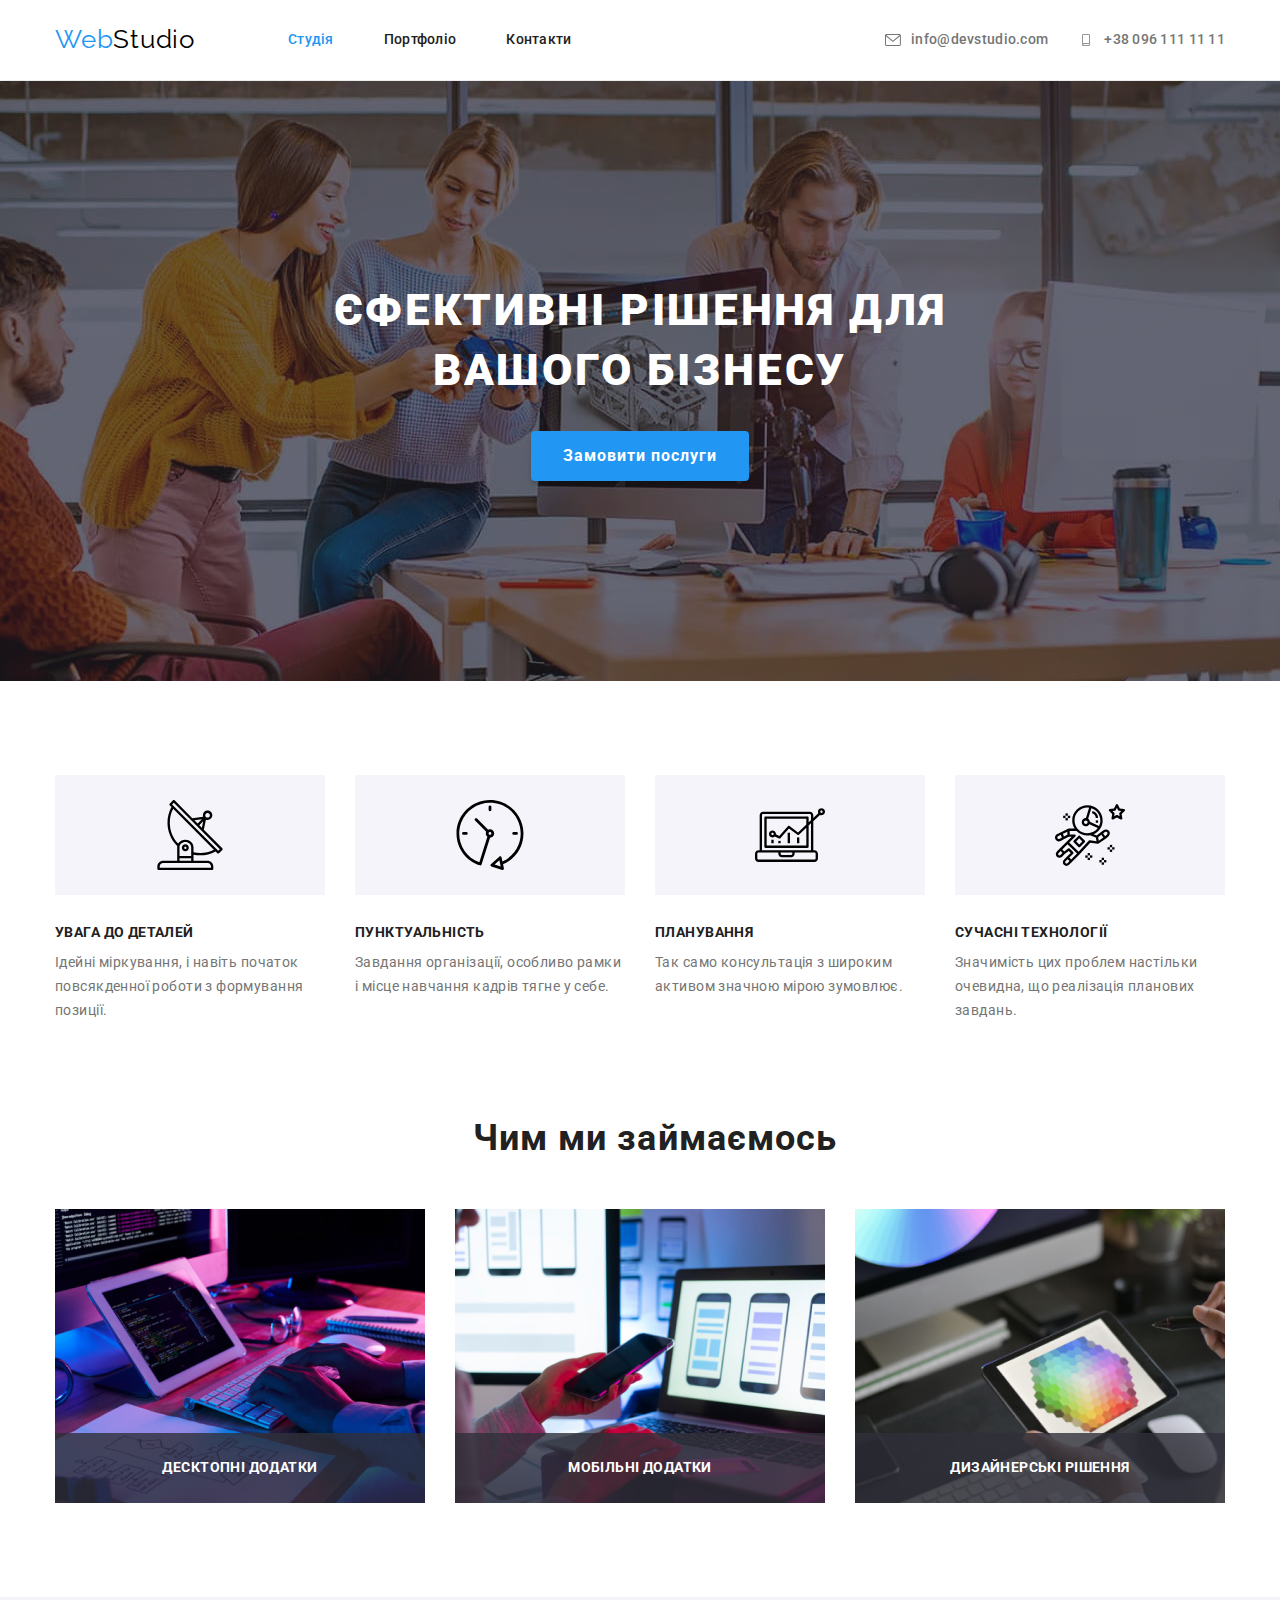
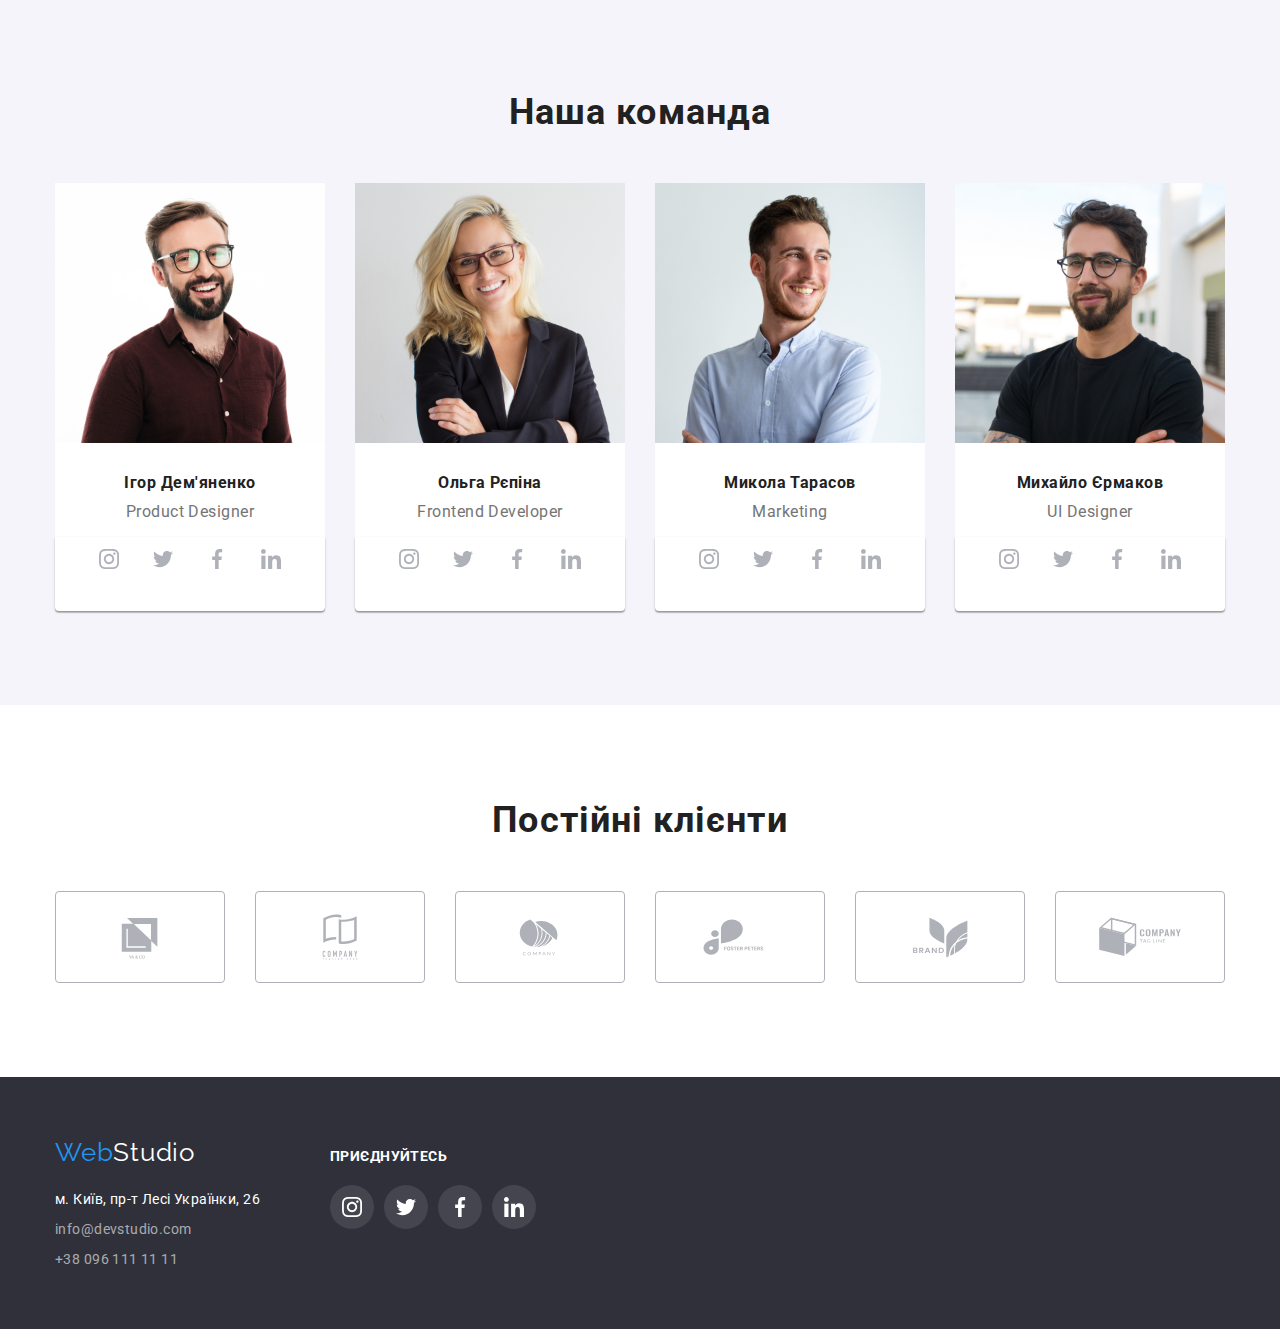
==== index.html @ ba71e394 "add possition relative and absolute" ====
<!DOCTYPE html>
<html lang="en">
  <head>
    <meta charset="UTF-8" />
    <meta http-equiv="X-UA-Compatible" content="IE=edge" />
    <meta name="viewport" content="width=device-width, initial-scale=1.0" />
    <title>Document</title>
    <link
      href="https://fonts.googleapis.com/css2?family=Raleway:wght@700&family=Roboto:wght@400;500;700;900&display=swap"
      rel="stylesheet"
    />
    <link
      rel="stylesheet"
      href="https://cdn.jsdelivr.net/npm/modern-normalize@1.1.0/modern-normalize.min.css"
    />
    <link rel="stylesheet" href="./css/styles.css" />
  </head>
  <body>
    <!-- Шапка -->
    <header class="site-top underline">
      <div class="container flex">
        <a href="./index.html" class="site-top-logo" lang="en"
          ><span class="site-top-name">Web</span>Studio</a
        >
        <nav class="main-nav">
          <ul class="site-top-dots">
            <li class="item">
              <a class="site-top-link current" href="./index.html">Студія</a>
            </li>
            <li class="item">
              <a class="site-top-link" href="./portfolio.html">Портфоліо</a>
            </li>
            <li class="item">
              <a class="site-top-link" href="/">Контакти</a>
            </li>
          </ul>
        </nav>
        <ul class="site-top-dots">
          <li class="item-adress">
            <a class="site-top-email" href="mailto:info@devstudio.com"
              ><svg class="nav-img" width="16" height="12">
                <use href="./img/sprite.svg#envelope"></use></svg
              >info@devstudio.com</a
            >
          </li>
          <li class="item">
            <a class="site-top-tel" href="tel:+380961111111"
              ><svg class="nav-img" width="16" height="12">
                <use href="./img/sprite.svg#smartphone"></use></svg
              >+38 096 111 11 11</a
            >
          </li>
        </ul>
      </div>
    </header>

    <!-- Інформація з замовлення послуг -->
    <main>
      <section class="hero">
        <div class="container">
          <h1 class="hero-text">Єфективні рішення для вашого бізнесу</h1>
          <button class="hero-btn" type="button" name="Замовити послуги">Замовити послуги</button>
        </div>
      </section>

      <!-- Особливості -->
      <section class="spacials section">
        <div class="container">
          <ul class="spacials-dots section list">
            <li class="spacials-list">
              <div class="spacial-item">
                <svg width="70" height="70">
                  <use href="./img/sprite.svg#antenna"></use>
                </svg>
              </div>
              <h3 class="spacials-tittle">УВАГА ДО ДЕТАЛЕЙ</h3>
              <p class="spacials-text">
                Ідейні міркування, і навіть початок повсякденної роботи з формування позиції.
              </p>
            </li>
            <li class="spacials-list">
              <div class="spacial-item">
                <svg width="70" height="70">
                  <use href="./img/sprite.svg#clock"></use>
                </svg>
              </div>
              <h3 class="spacials-tittle">ПУНКТУАЛЬНІСТЬ</h3>
              <p class="spacials-text">
                Завдання організації, особливо рамки і місце навчання кадрів тягне у себе.
              </p>
            </li>
            <li class="spacials-list">
              <div class="spacial-item">
                <svg width="70" height="70">
                  <use href="./img/sprite.svg#diagram"></use>
                </svg>
              </div>
              <h3 class="spacials-tittle">ПЛАНУВАННЯ</h3>
              <p class="spacials-text">
                Так само консультація з широким активом значною мірою зумовлює.
              </p>
            </li>
            <li class="spacials-list">
              <div class="spacial-item">
                <svg width="70" height="70">
                  <use href="./img/sprite.svg#astronaut"></use>
                </svg>
              </div>
              <h3 class="spacials-tittle">СУЧАСНІ ТЕХНОЛОГІЇ</h3>
              <p class="spacials-text">
                Значимість цих проблем настільки очевидна, що реалізація планових завдань.
              </p>
            </li>
          </ul>
        </div>
      </section>

      <!-- Чим ми займаємось -->
      <section class="presentation section">
        <div class="container">
          <h2 class="presentation-tittle container">Чим ми займаємось</h2>
          <ul class="presentation-dots">
            <li class="presentation-list">
              <div class="relative">
                <img
                  class="picture"
                  src="./img/box1.jpg"
                  alt="написание кода"
                  width="370"
                  height="294"
                  class="presentation-pics"
                />
                <p class="subtitle">Десктопні додатки</p>
              </div>
            </li>
            <li class="presentation-list">
              <div class="relative">
                <img
                  class="picture"
                  src="./img/box2.jpg"
                  alt="написание кода"
                  width="370"
                  height="294"
                  class="presentation-pics"
                />
                <h3 class="subtitle">Мобільні додатки</h3>
              </div>
            </li>
            <li class="presentation-list">
              <div class="relative">
                <img
                  class="picture"
                  src="./img/box3.jpg"
                  alt="написание кода"
                  width="370"
                  height="294"
                  class="presentation-pics"
                />
                <p class="subtitle">Дизайнерські рішення</p>
              </div>
            </li>
          </ul>
        </div>
      </section>

      <!-- Наша команда -->
      <section class="team section">
        <h2 class="team-tittle container">Наша команда</h2>
        <ul class="team-dots container">
          <li class="team-list">
            <div class="team-area">
              <img
                src="./img/foto1.jpg"
                alt="Product Designer Ігор Дем'яненко"
                width="270"
                height="260"
              />
              <div class="team-area-footer">
                <h3 class="team-name">Ігор Дем'яненко</h3>
                <p class="team-job">Product Designer</p>
              </div>
              <ul class="list-link">
                <li class="social-box">
                  <a class="social-link" href="">
                    <svg class="social-icon" width="20" height="20">
                      <use href="./img/sprite.svg#instagram"></use>
                    </svg>
                  </a>
                </li>
                <li class="social-box">
                  <a class="social-link" href="">
                    <svg class="social-icon" width="20" height="20">
                      <use href="./img/sprite.svg#twitter"></use>
                    </svg>
                  </a>
                </li>
                <li class="social-box">
                  <a class="social-link" href="">
                    <svg class="social-icon" width="20" height="20">
                      <use href="./img/sprite.svg#facebook"></use>
                    </svg>
                  </a>
                </li>
                <li class="social-box">
                  <a class="social-link" href="">
                    <svg class="social-icon" width="20" height="20">
                      <use href="./img/sprite.svg#linkedin"></use>
                    </svg>
                  </a>
                </li>
              </ul>
            </div>
          </li>
          <li class="team-list">
            <div class="team-area">
              <img
                src="./img/foto2.jpg"
                alt="Frontend Developer Ольга Рєпіна"
                width="270"
                height="260"
              />
              <div class="team-area-footer">
                <h3 class="team-name">Ольга Рєпіна</h3>
                <p class="team-job">Frontend Developer</p>
              </div>
              <ul class="list-link">
                <li>
                  <a class="social-link" href="">
                    <svg class="social-icon" width="20" height="20">
                      <use href="./img/sprite.svg#instagram"></use>
                    </svg>
                  </a>
                </li>
                <li>
                  <a class="social-link" href="">
                    <svg class="social-icon" width="20" height="20">
                      <use href="./img/sprite.svg#twitter"></use>
                    </svg>
                  </a>
                </li>
                <li>
                  <a class="social-link" href="">
                    <svg class="social-icon" width="20" height="20">
                      <use href="./img/sprite.svg#facebook"></use>
                    </svg>
                  </a>
                </li>
                <li>
                  <a class="social-link" href="">
                    <svg class="social-icon" width="20" height="20">
                      <use href="./img/sprite.svg#linkedin"></use>
                    </svg>
                  </a>
                </li>
              </ul>
            </div>
          </li>
          <li class="team-list">
            <div class="team-area">
              <img src="./img/foto3.jpg" alt="Marketing Микола Тарасов" width="270" height="260" />
              <div class="team-area-footer">
                <h3 class="team-name">Микола Тарасов</h3>
                <p class="team-job">Marketing</p>
              </div>
              <ul class="list-link">
                <li>
                  <a class="social-link" href="">
                    <svg class="social-icon" width="20" height="20">
                      <use href="./img/sprite.svg#instagram"></use>
                    </svg>
                  </a>
                </li>
                <li>
                  <a class="social-link" href="">
                    <svg class="social-icon" width="20" height="20">
                      <use href="./img/sprite.svg#twitter"></use>
                    </svg>
                  </a>
                </li>
                <li>
                  <a class="social-link" href="">
                    <svg class="social-icon" width="20" height="20">
                      <use href="./img/sprite.svg#facebook"></use>
                    </svg>
                  </a>
                </li>
                <li>
                  <a class="social-link" href="">
                    <svg class="social-icon" width="20" height="20">
                      <use href="./img/sprite.svg#linkedin"></use>
                    </svg>
                  </a>
                </li>
              </ul>
            </div>
          </li>
          <li class="team-list">
            <div class="team-area">
              <img
                src="./img/foto4.jpg"
                alt="UI Designer Михайло Єрмаков"
                width="270"
                height="260"
              />
              <div class="team-area-footer">
                <h3 class="team-name">Михайло Єрмаков</h3>
                <p class="team-job">UI Designer</p>
              </div>
              <ul class="list-link">
                <li>
                  <a class="social-link" href="">
                    <svg class="social-icon" width="20" height="20">
                      <use href="./img/sprite.svg#instagram"></use>
                    </svg>
                  </a>
                </li>
                <li>
                  <a class="social-link" href="">
                    <svg class="social-icon" width="20" height="20">
                      <use href="./img/sprite.svg#twitter"></use>
                    </svg>
                  </a>
                </li>
                <li>
                  <a class="social-link" href="">
                    <svg class="social-icon" width="20" height="20">
                      <use href="./img/sprite.svg#facebook"></use>
                    </svg>
                  </a>
                </li>
                <li>
                  <a class="social-link" href="">
                    <svg class="social-icon" width="20" height="20">
                      <use href="./img/sprite.svg#linkedin"></use>
                    </svg>
                  </a>
                </li>
              </ul>
            </div>
          </li>
        </ul>
      </section>

      <!-- Постійні клієнти -->
      <section class="client section">
        <h2 class="client-tittle">Постійні клієнти</h2>
        <ul class="client-dots">
          <li class="client-list">
            <a class="client-item" href="#"
              ><svg class="client-icon" width="170" height="92">
                <use href="./img/sprite.svg#logo-one"></use></svg
            ></a>
          </li>
          <li class="client-list">
            <a class="client-item" href=""
              ><svg class="client-icon" width="170" height="92">
                <use href="./img/sprite.svg#logo-two"></use></svg
            ></a>
          </li>
          <li class="client-list">
            <a class="client-item" href=""
              ><svg class="client-icon" width="170" height="92">
                <use href="./img/sprite.svg#logo-three"></use></svg
            ></a>
          </li>
          <li class="client-list">
            <a class="client-item" href=""
              ><svg class="client-icon" width="170" height="92">
                <use href="./img/sprite.svg#logo-four"></use></svg
            ></a>
          </li>
          <li class="client-list">
            <a class="client-item" href=""
              ><svg class="client-icon" width="170" height="92">
                <use href="./img/sprite.svg#logo-five"></use></svg
            ></a>
          </li>
          <li class="client-list">
            <a class="client-item" href=""
              ><svg class="client-icon" width="170" height="92">
                <use href="./img/sprite.svg#logo-six"></use></svg
            ></a>
          </li>
        </ul>
      </section>
    </main>

    <!-- Підвал -->
    <footer class="footr">
      <div class="container footer-box">
        <div>
          <div class="footer-a">
            <a class="footr-logo" href="./index.html"><span class="footr-name">Web</span>Studio</a>
          </div>
          <div class="footer-adres">
            <address>
              <ul class="footr-dots">
                <li class="footr-list">
                  <a class="footr-address" href="https://www.google.com/maps/preview"
                    >м. Київ, пр-т Лесі Українки, 26</a
                  >
                </li>
                <li class="footr-list">
                  <a class="footr-email" href="mailto:">info@devstudio.com</a>
                </li>
                <li class="footr-list">
                  <a class="footr-telefone" href="tel:+380961111111">+38 096 111 11 11</a>
                </li>
              </ul>
            </address>
          </div>
        </div>
        <div class="footer-links-box">
          <p class="footer-tittle">приєднуйтесь</p>
          <ul class="footer-list">
            <li>
              <a class="footer-link" href=""
                ><svg class="footer-icon" width="20" height="20">
                  <use href="./img/sprite.svg#instagram"></use></svg
              ></a>
            </li>
            <li>
              <a class="footer-link" href=""
                ><svg class="footer-icon" width="20" height="20">
                  <use href="./img/sprite.svg#twitter"></use></svg
              ></a>
            </li>
            <li>
              <a class="footer-link" href=""
                ><svg class="footer-icon" width="20" height="20">
                  <use href="./img/sprite.svg#facebook"></use></svg
              ></a>
            </li>
            <li>
              <a class="footer-link" href=""
                ><svg class="footer-icon" width="20" height="20">
                  <use href="./img/sprite.svg#linkedin"></use></svg
              ></a>
            </li>
          </ul>
        </div>
      </div>
    </footer>
  </body>
</html>
---- css/styles.css ----
:root {
  --white: #ffffff;
  --whitesmoke: #f5f5f5;
  --black: #000000;
  --black-footer: rgba(255, 255, 255, 0.6);
  --blue: #2196f3;
  --grey: #757575;
  --nero: #212121;
  --black-rock: #2f303a;
}

h1,
h2,
h3,
h4,
h5,
h6,
p,
ul
{
  list-style: none;
  padding: 0;
  margin: 0;
} 

.container {
    width: 1200px;
    padding-left: 15px;
    padding-right: 15px;
    margin-left: auto;
    margin-right: auto;
}

.flex {
  display: flex;
  align-items: center
}

.card-set {
  display: flex;
  flex-wrap: wrap;
  gap: 30px;
}

.hero {
  max-width: 1600px;
  height: 600px;
  margin: 0 auto;

  background-image:linear-gradient(to right, rgba(47, 48, 58, 0.4), rgba(47, 48, 58, 0.4)), url(../img/background/background-hero.jpg);
  background-repeat: no-repeat;
  background-position: center;
  background-size: cover;
}

.section {
  padding-top: 94px;
  padding-bottom: 94px;
}

.list {
  margin: 0;
  padding: 0;
  list-style: none;
}

.visually-hidden {
    position: absolute;
    width: 1px;
    height: 1px;
    margin: -1px;
    border: 0;
    padding: 0;

    white-space: nowrap;
    clip-path: inset(100%);
    clip: rect(0 0 0 0);
    overflow: hidden;
}

.underline {
  border-bottom: 1px solid #ECECEC;
}

/* Загальні правила проєкту */
body {
  font-family: Roboto, sans-serif;
  color: var(--nero);
  background-color: var(--white);
}

/* Заголовок */


.site-top-logo {
  color: var(--black);
  font-family: Raleway, sans-serif;
  text-decoration: none;
  line-height: 1.2;
  font-size: 26px;
  letter-spacing: 0.03em;

  padding-top: 24px;
  padding-bottom: 25px;
  margin-right: 93px;
  box-sizing: content-box;
}

.site-top-name {
  color: var(--blue);
}


.site-top-dots {
  display: flex;
  list-style: none;
  margin-left: auto;

  margin-top: 0;
  margin-bottom: 0;
}

.site-top-dots .item {
    margin-right: 50px;
}

.site-top-dots .item:last-child {
    margin-right: 0;
}

.site-top-dots .item-adress {
  margin-right: 30px;
}

.site-top-link {
  display: flex;
  color: var(--nero);
  font-weight: 500;
  text-decoration: none;
  line-height: 1.14;
  font-size: 14px;
  letter-spacing: 0.02em;

  padding-top: 32px;
  padding-bottom: 32px;
}

.site-top-link:hover,
.site-top-link:focus {
  color: var(--blue);
}

.site-top-link.current {
  color: var(--blue);
}

.site-top-email,
.site-top-tel {
  display: flex;
  align-items: center;

  color: var(--grey);
  font-weight: 500;
  line-height: 1.14;
  text-decoration: none;
  font-size: 14px;
  letter-spacing: 0.02em;

  padding-top: 32px;
  padding-bottom: 32px;
}

.site-top-email:hover,
.site-top-email:focus,
.site-top-tel:hover,
.site-top-tel:focus {
  color: var(--blue);
}

.nav-img {
  fill: currentColor;
  margin-right: 10px;
}



/* Основная часть hero */

.hero {
  background-color: var(--black-rock);
  text-align: center;
  padding-top: 200px;
  padding-bottom: 200px;
}

.hero-text {
  font-weight: 900;
  line-height: 1.36;
  color: var(--white);
  font-size: 44px;
  text-align: center;
  letter-spacing: 0.06em;
  text-transform: uppercase;

  max-width: 696px;
  margin-left: auto;
  margin-right: auto;
  margin-bottom: 30px;
}

.hero-btn {
  font-family: inherit;
  color: var(--white);
  background-color: var(--blue);
  font-weight: 700;
  line-height: 1.88;
  font-size: 16px;
  letter-spacing: 0.06em;

  border: none;
  border-radius: 4px;
  padding: 10px 32px;
  box-shadow: 0px 4px 4px rgba(0, 0, 0, 0.15);
}

.hero-btn:hover,
.hero-btn:focus {
  cursor: pointer;
  background-color: #188CE8;
}

.spacials-dots {
  display: flex;
  gap: 30px;
}

.spacials-list {
  flex-basis: calc((100% - 30px * 3 ) / 4);
  width: 270px;
}

.spacial-item{
  display: flex;
  height: 120px;
  justify-content: center;
  align-items: center;
  margin-bottom: 30px;
  background-color: #F5F4FA;;
}

.spacials-tittle {
  color: var(--nero);
  font-size: 14px;
  line-height: 1.14;
  font-size: 14px;
  letter-spacing: 0.03em;
  text-transform: uppercase;

  padding: 0;
  margin-bottom: 10px;
}

.spacials-text {
  color: var(--grey);
  font-size: 14px;
  font-weight: 400;
  line-height: 1.71;
  font-size: 14px;
  letter-spacing: 0.03em;
}

.presentation {
  padding-top: 0;
}

.presentation-tittle,
.team-tittle,
.client-tittle {
  color: var(--nero);
  font-size: 36px;
  font-weight: 700;
  line-height: 1.17;
  text-align: center;
  letter-spacing: 0.03em;

  margin-bottom: 50px;
  justify-content: center;
}

.presentation-dots,
.team-dots {
  list-style: none;
  display: flex;
  gap: 30px;
  margin-top: 0;
  margin-bottom: 0;
  line-height: 0;
}

.presentation-list {
  flex-basis: calc(( 100% - 30px * 2) / 3);
}

.relative {
  position: relative;
  width: 370px;
}

.subtitle {
  position: absolute;
  width: 100%;
  background-color: rgba(47, 48, 58, 0.8);
  bottom: 0;

  font-size: 14px;
  font-weight: 700;
  line-height: 1.14;
  text-align: center;
  letter-spacing: 0.03em;
  text-transform: uppercase;
  color: #FFFFFF;

  padding-top: 27px;
  padding-bottom: 27px;
}

/* TEAM SECTION */

.team {
  background-color: #f5f4fa;
  padding-bottom: 94px;
}

.team-list {
  flex-basis: calc(( 100% - 30px * 3) / 4);
}

.team-area {
  background-color: var(--white);
  border-radius: 0 0 4px 4px;
}

.team-area-footer {
  padding-top: 30px;
  padding-bottom: 16px;
}

.team-dots {
  list-style: none;
}

.team-name {
  color: var(--nero);
  font-size: 16px;
  line-height: 1.19;
  letter-spacing: 0.03em;
  text-align: center;

  margin-bottom: 10px;
}

.team-job {
  color: var(--grey);
  line-height: 1.19;
  letter-spacing: 0.03em;
  text-align: center;
}

.list-link {
  display: flex;
  justify-content: center;
  padding-bottom: 30px;
  box-shadow: 0px 1px 3px rgba(0, 0, 0, 0.12), 0px 1px 1px rgba(0, 0, 0, 0.14), 0px 2px 1px rgba(0, 0, 0, 0.2);
  border-radius: 0px 0px 4px 4px;
  gap: 10px;
}

.social-link {
  display: flex;
  flex-direction: row;
  justify-content: center;
  align-items: center;
  width: 44px;
  height: 44px;
  border-radius: 50%;
  fill: #AFB1B8;
}

.social-link:hover,
.social-link:focus {
  background-color: var(--blue);
  outline: transparent;
}

.social-link:hover .social-icon,
.social-link:focus .social-icon {
  fill: var(--white);
}

/* Клієнти */

.client-tittle {
  margin-right: auto;
  margin-left: auto;
  margin-bottom: 50px;
}

.client-dots {
  display: flex;
  justify-content: center;
  gap: 30px;
}

.client-item {
  display: flex;
  height: 92px;
  width: 170px;
  border: 1px solid rgba(175, 177, 184, 1);
  border-radius: 4px;
  color: #AFB1B8;
}

.client-item:hover,
.client-item:focus {
  border-color: var(--blue);
  color: var(--blue);
  outline: transparent;
}

.client-icon {
  fill: currentColor;
}

/* Основная часть портфолио */
.portfolio {
  background-color: var(--white);
}

.portfolio-nav {
  display: flex;
  flex-direction: row;
  justify-content: center;

  list-style: none;
  margin-top: 0;
  margin-bottom: 50px;
  gap: 8px;
}

.portfolio-box {
  padding-bottom: 16px;
  margin-bottom: 34px;
}

.portfolio-bt {
  font-style: inherit;
  color: var(--nero);
  cursor: pointer;
  font-weight: 500;
  line-height: 1.63;
  letter-spacing: 0.03em;

  padding: 6px 22px;
  border: none;
  border-radius: 4px;
}


.portfolio-bt:hover,
.portfolio-bt:focus {
  color: var(--white);
  border: var(--blue);
  background-color: var(--blue);
}

.portfolio-projects {
  list-style: none;
  line-height: 0;
  margin-top: 0;
  margin-bottom: 0;
}

.portfolio-list {
  flex-basis: calc((100% - 30px * 2) / 3)
}

.portfolio-list:hover {
  box-shadow: 0px 1px 1px rgba(0, 0, 0, 0.12), 0px 4px 4px rgba(0, 0, 0, 0.06), 1px 4px 6px rgba(0, 0, 0, 0.16);
}

.portfolio-box {
  text-decoration: none;
}

.card-item {
  padding: 20px 24px;
  border-left: 1px solid #EEEEEE;
  border-right: 1px solid #EEEEEE;
  border-bottom: 1px solid #EEEEEE;
} 

.portfolio-picture {
  color: var(--nero);
  font-size: 18px;
  font-weight: 700;
  line-height: 2;
  letter-spacing: 0.06em;
  margin-bottom: 4px;
  margin-top: 0;
}

.portfolio-text {
  color: var(--grey);
  font-size: 16px;
  font-weight: 400;
  line-height: 1.88;
  letter-spacing: 0.03em;
  margin-bottom: 0;
  margin-top: 0;
}

/* Футтер нашого сайту */
.footr {
  background-color: var(--black-rock);

  display: flex;
  flex-direction: column;
  align-items: flex-start;
  padding-top: 60px;
  padding-bottom: 60px;
}

.footr-list {
  height: 21px;
}

.footr-list:not(:last-child) {
  margin-bottom: 9px;
}

.footer-a {
  margin-bottom: 20px;
}

.footr-logo {
  font-family: Raleway;
  font-size: 26px;
  color: var(--white);
  text-decoration: none;
  line-height: 1.19;
  letter-spacing: 0.03em;
}

.footr-name {
  color: var(--blue);
}

.footr-dots {
  text-decoration: none;
  list-style: none;

  display: flex;
  flex-direction: column;
  margin-top: 0;
  margin-bottom: 0;
}

.footr-address {
  list-style: none;
  font-weight: 400;
  font-size: 14px;
  line-height: 1.71;
  letter-spacing: 0.03em;
  font-style: normal;
  color: var(--white);
  text-decoration: none;
}

.footr-email {
  list-style: none;
  font-weight: 400;
  font-size: 14px;
  line-height: 1.71;
  letter-spacing: 0.03em;
  font-style: normal;
  color: var(--black-footer);
  text-decoration: none;
}

.footr-email:hover,
.footr-email:focus {
  color: var(--blue);
}

.footr-telefone {
  list-style: none;
  font-weight: 400;
  font-size: 14px;
  line-height: 1.71;
  letter-spacing: 0.03em;
  font-style: normal;
  color: var(--black-footer);
  text-decoration: none;
}

.footr-telefone:hover,
.footr-telefone:focus {
  color: var(--blue);
}

.footer-box {
  display: flex;
  align-items: baseline;
}

.footer-links-box {
  margin-left: 70px;
}

.footer-tittle {
  font-weight: 700;
  font-size: 14px;
  line-height: 1.14;
  letter-spacing: 0.03em;
  text-transform: uppercase;
  color: #FFFFFF;

  margin-bottom: 20px;
}

.footer-list {
  display: flex;
  gap: 10px;
}

.footer-link {
  display: flex;
  flex-direction: row;
  justify-content: center;
  align-items: center;
  width: 44px;
  height: 44px;
  border-radius: 50%;
  fill: var(--white);
  background-color: rgba(255, 255, 255, 0.1);;
}

.footer-link:hover,
.footer-link:focus {
  background-color: var(--blue);
  outline: transparent;
}

.footer-link:hover .footer-icon,
.footer-link:focus .footer-icon {
  fill: var(--white);
}
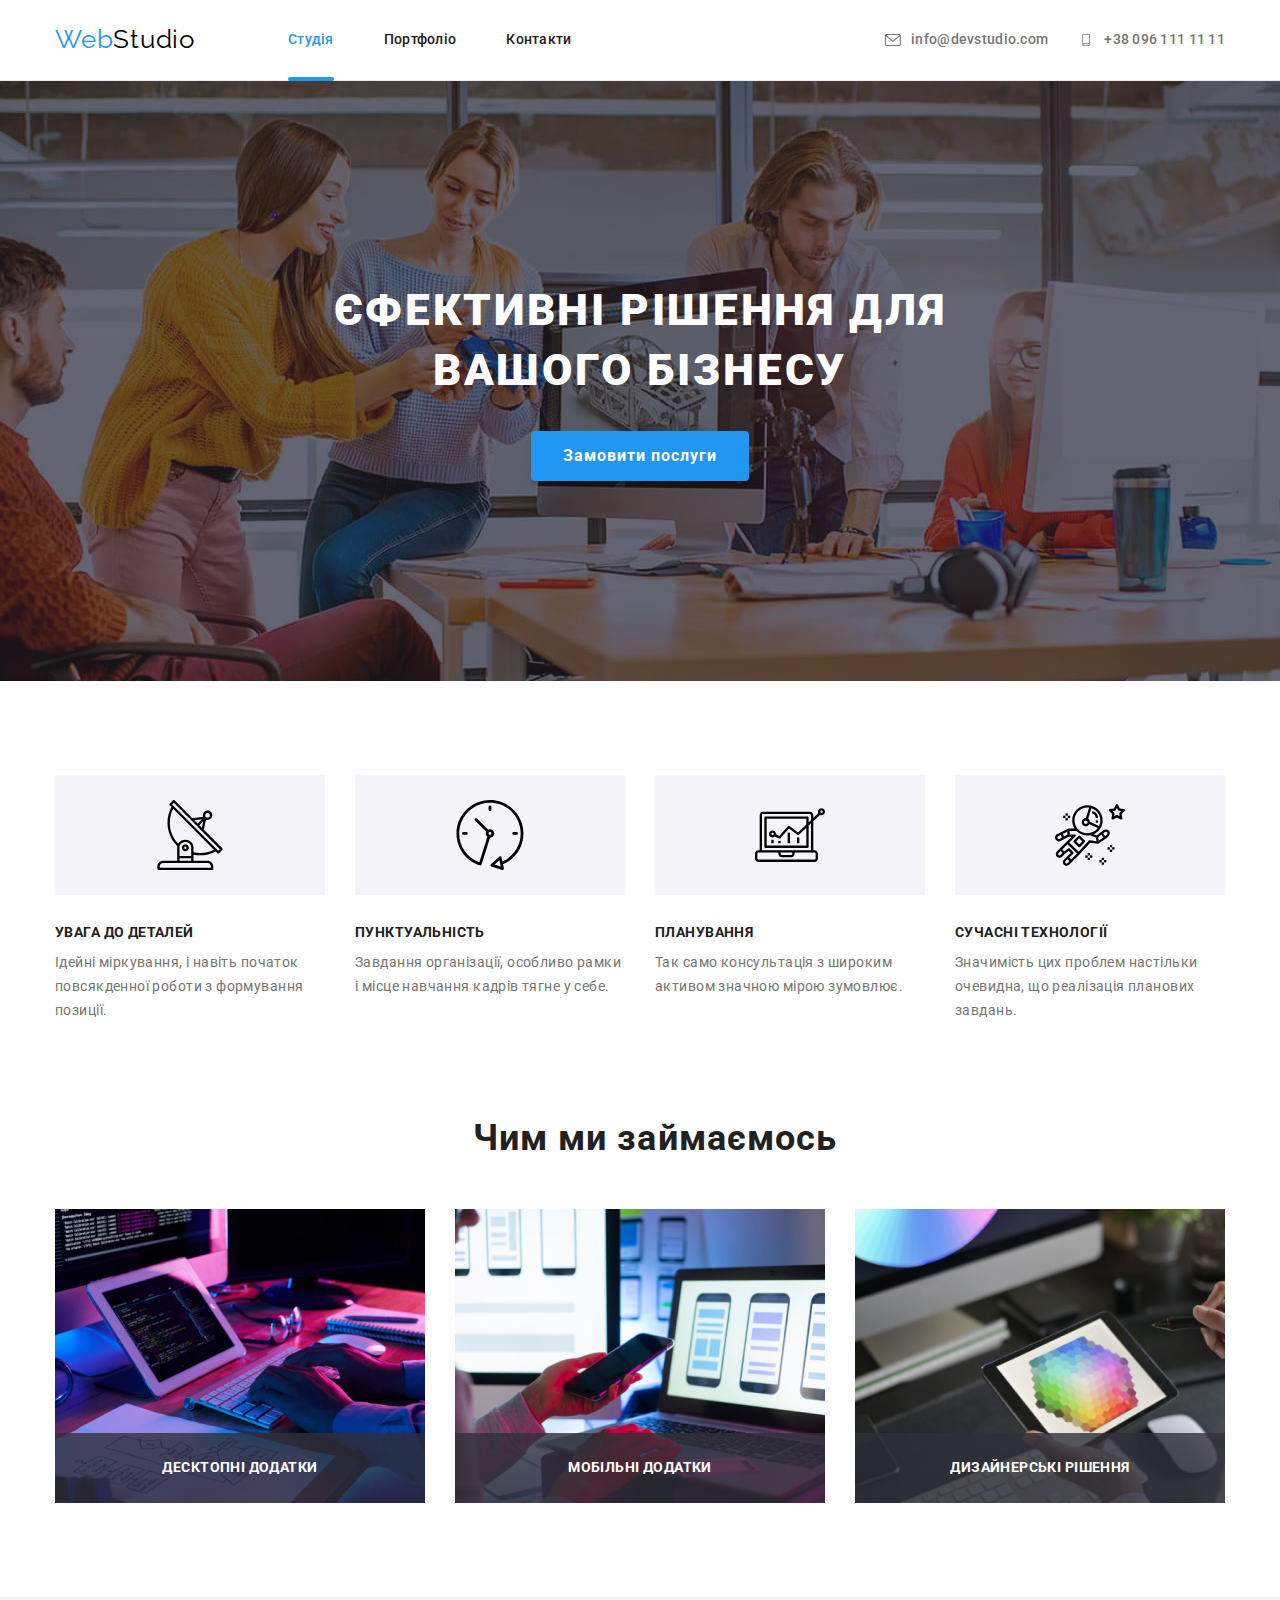
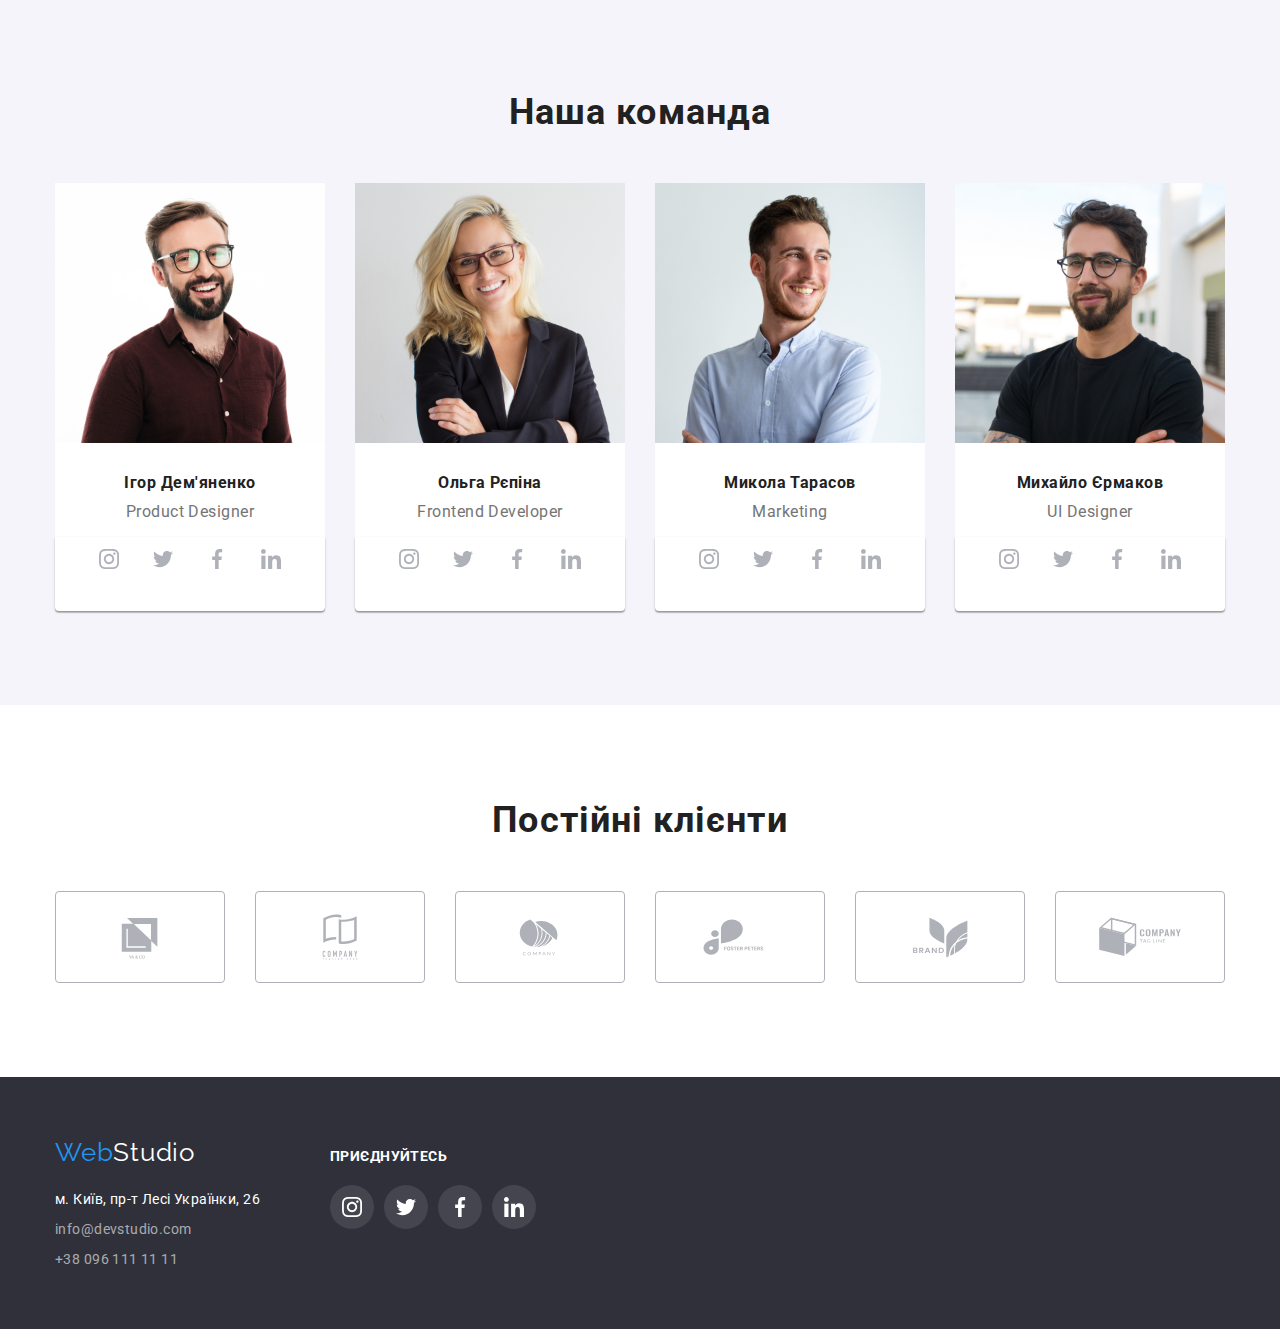
==== commit 176fe656: "update repository" ====
--- a/index.html
+++ b/index.html
@@ -31,7 +31,9 @@
               <a class="site-top-link" href="./portfolio.html">Портфоліо</a>
             </li>
             <li class="item">
-              <a class="site-top-link" href="/">Контакти</a>
+              <div>
+                <a class="site-top-link" href="/">Контакти</a>
+              </div>
             </li>
           </ul>
         </nav>
--- a/css/styles.css
+++ b/css/styles.css
@@ -152,6 +152,35 @@
 
 .site-top-link.current {
   color: var(--blue);
+  position: relative;
+}
+
+.site-top-link.current::after {
+  position: absolute;
+  bottom: -1px;
+  left: 0px;
+
+  content: "";
+  width: 100%;
+  height: 4px;
+  border-radius: 2px;
+  background-color: var(--blue)
+}
+
+.item {
+  position: relative;
+}
+
+.site-top-link:hover::after {
+  position: absolute;
+  bottom: -1px;
+  left: 0px;
+  
+  content: "";
+  width: 100%;
+  height: 4px;
+  border-radius: 2px;
+  background-color: var(--blue)
 }
 
 .site-top-email,
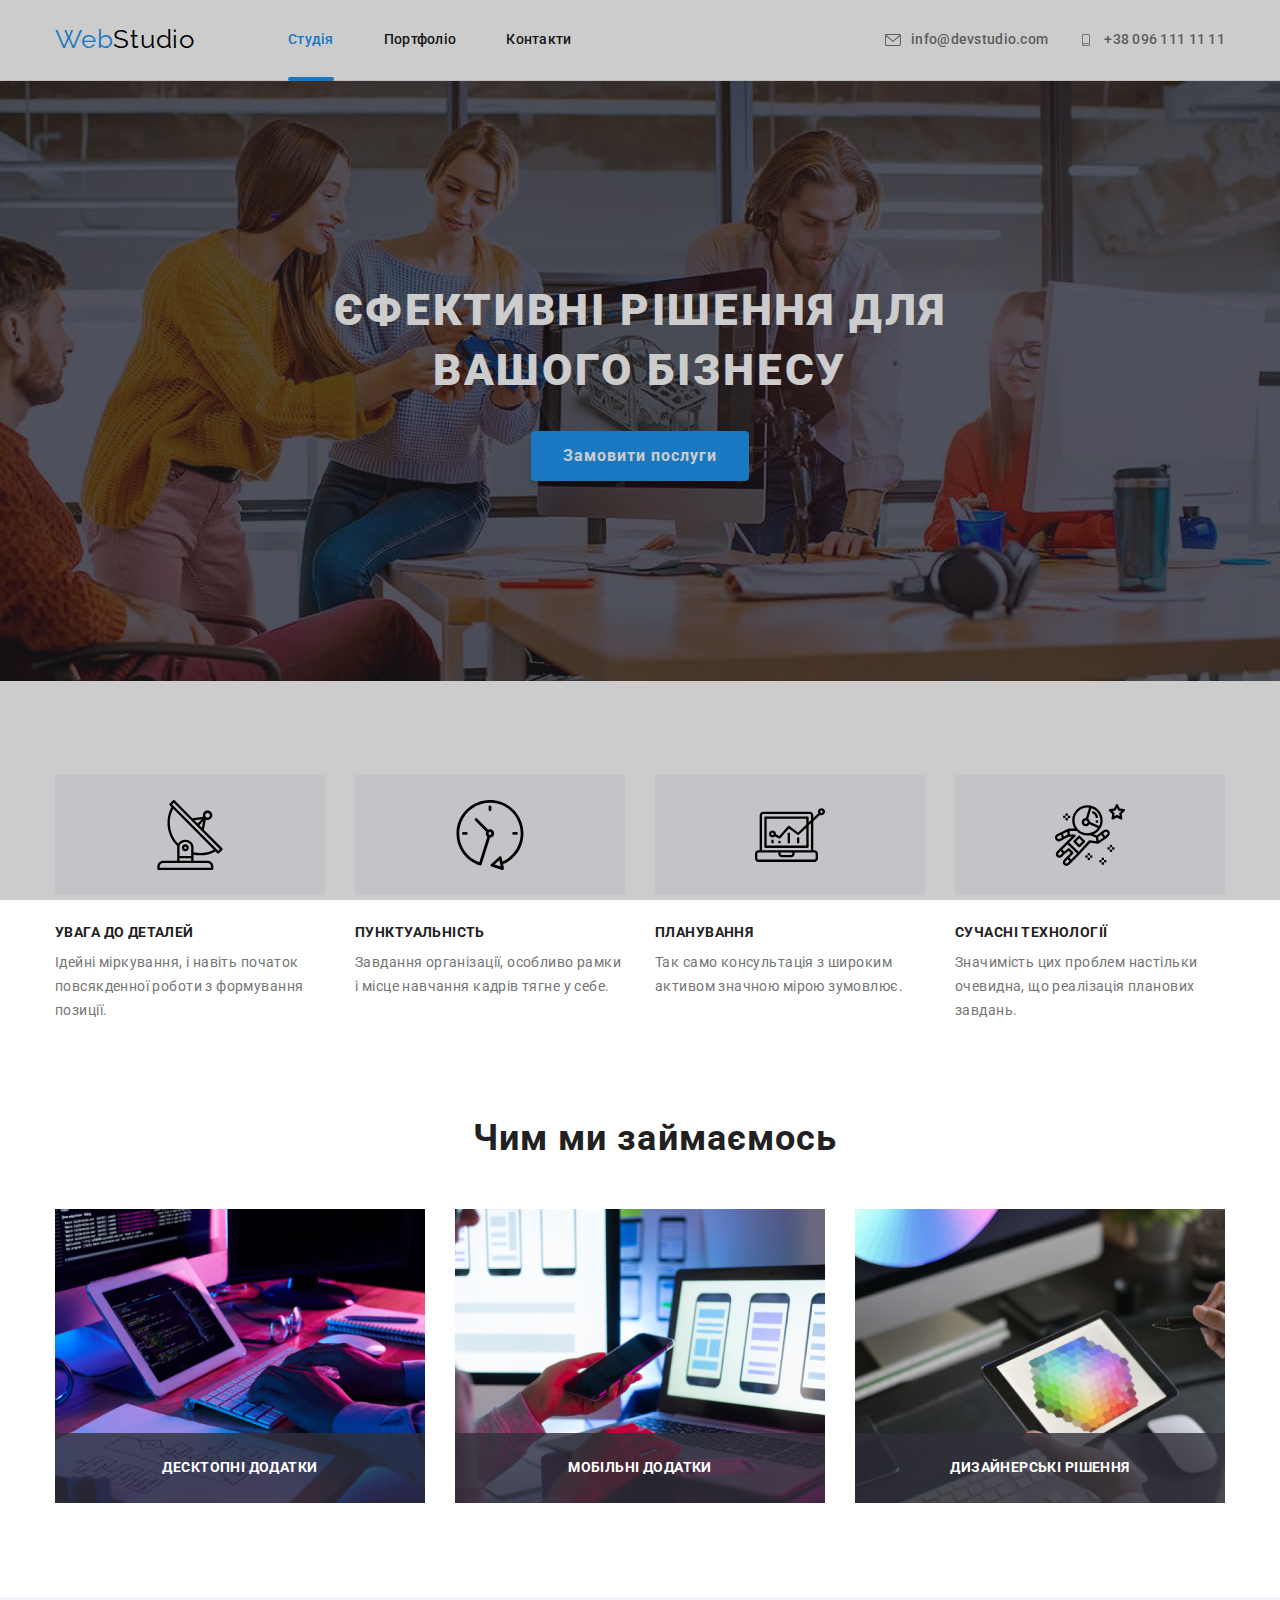
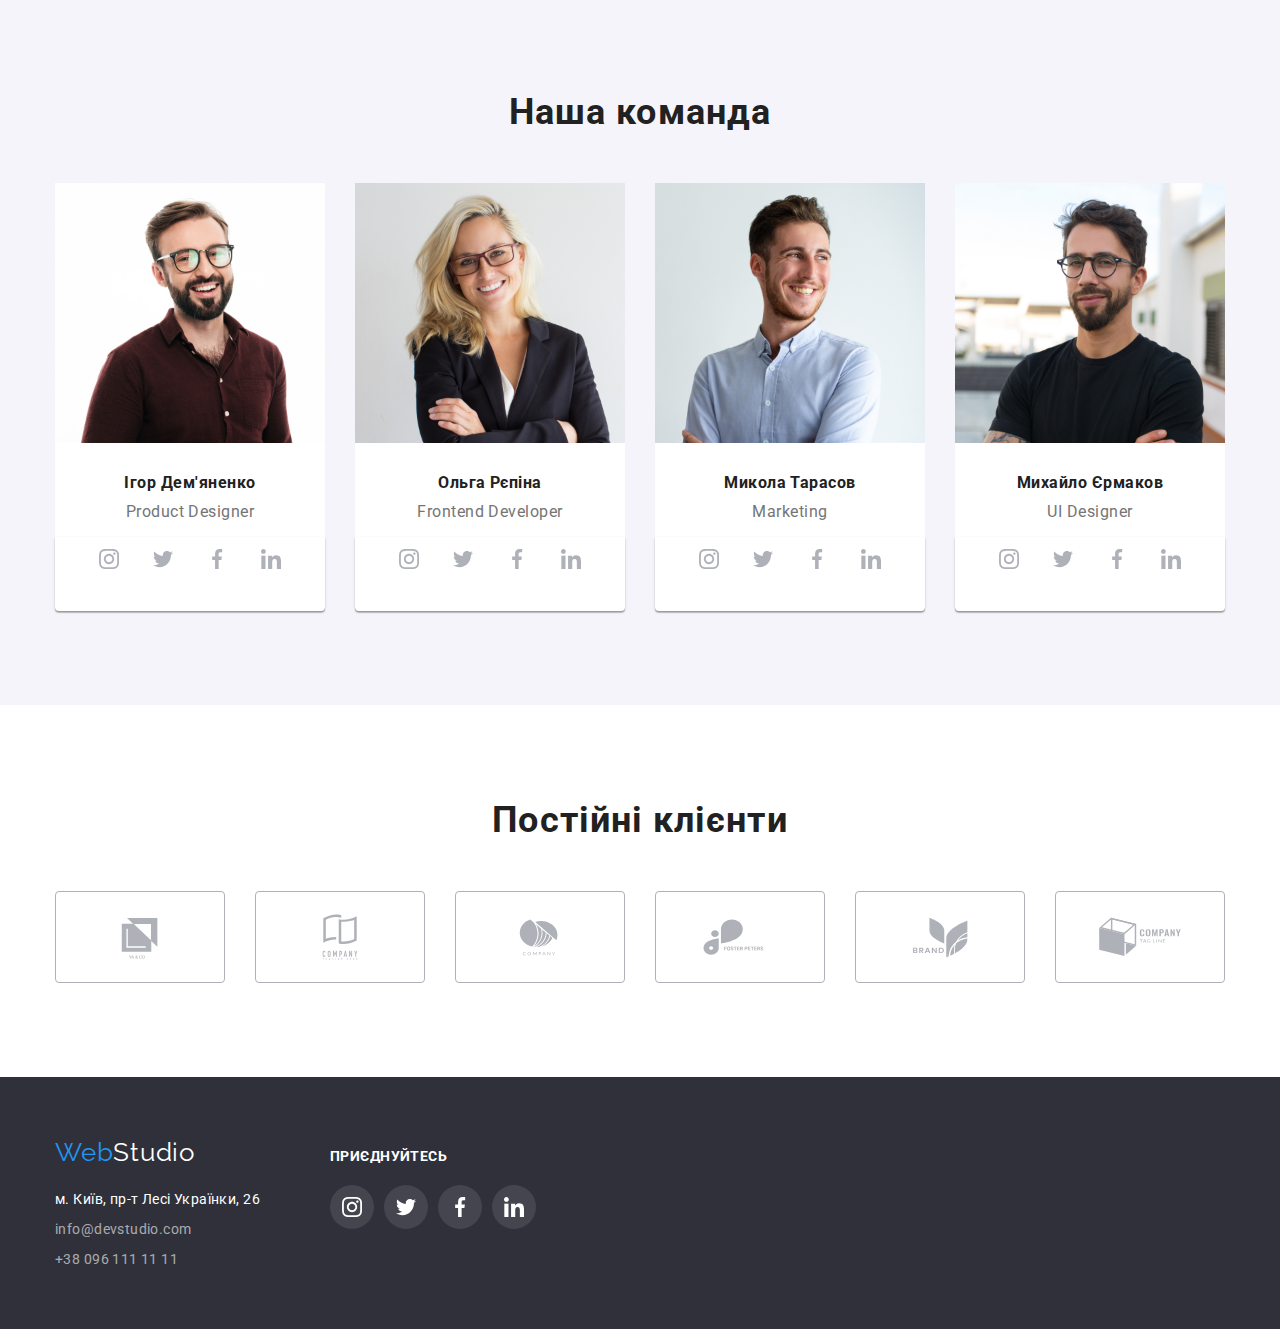
==== commit 2cc17363: "add backdrop" ====
--- a/index.html
+++ b/index.html
@@ -443,5 +443,6 @@
         </div>
       </div>
     </footer>
+    <div class="backdrop"></div>
   </body>
 </html>
--- a/css/styles.css
+++ b/css/styles.css
@@ -476,11 +476,6 @@
   gap: 8px;
 }
 
-.portfolio-box {
-  padding-bottom: 16px;
-  margin-bottom: 34px;
-}
-
 .portfolio-bt {
   font-style: inherit;
   color: var(--nero);
@@ -494,7 +489,6 @@
   border-radius: 4px;
 }
 
-
 .portfolio-bt:hover,
 .portfolio-bt:focus {
   color: var(--white);
@@ -510,7 +504,8 @@
 }
 
 .portfolio-list {
-  flex-basis: calc((100% - 30px * 2) / 3)
+  flex-basis: calc((100% - 30px * 2) / 3);
+  position: relative;
 }
 
 .portfolio-list:hover {
@@ -519,6 +514,39 @@
 
 .portfolio-box {
   text-decoration: none;
+  padding-bottom: 16px;
+  margin-bottom: 34px;
+}
+
+.overlay-wrapper {
+  position: relative;
+  overflow: hidden;
+}
+
+.overlay {
+  position: absolute;
+  top: 0;
+  left: 0;
+  width: 100%;
+  height: 100%;
+
+  transform: translateY(100%);
+  transition: transform 250ms cubic-bezier(0.4, 0, 0.2, 1);
+}
+
+.overlay-text {
+  font-size: 18px;
+  line-height: 1.56;
+  letter-spacing: 0.03em;
+  color: var(--white);
+  background-color: var(--blue);
+  
+  padding: 63px 24px;
+}
+
+.portfolio-box:hover .overlay,
+.portfolio-box:focus .overlay {
+  transform: translateY(0);
 }
 
 .card-item {
@@ -684,3 +712,12 @@
 .footer-link:focus .footer-icon {
   fill: var(--white);
 }
+
+.backdrop {
+  position: fixed;
+  top: 0;
+  left: 0;
+  width: 100vw;
+  height: 100vh;
+  background-color: rgba(0, 0, 0, 0.2);
+}
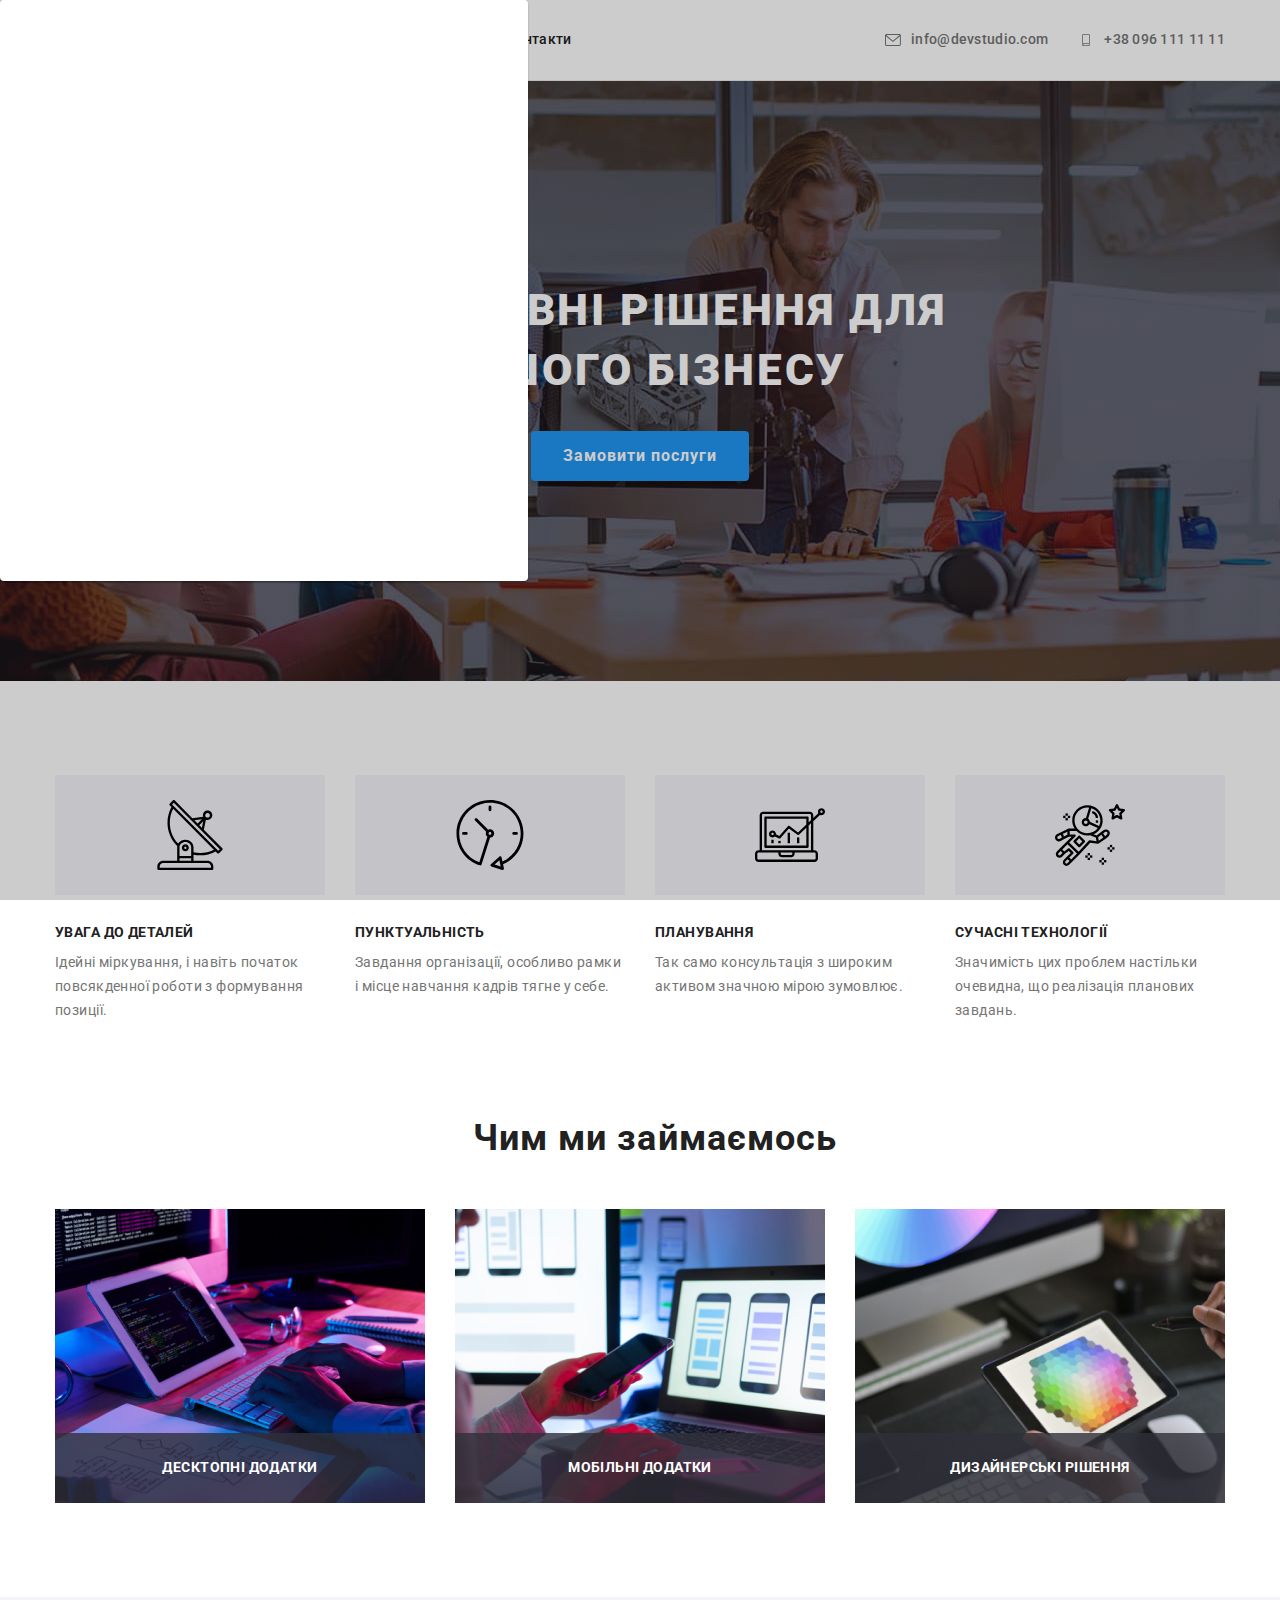
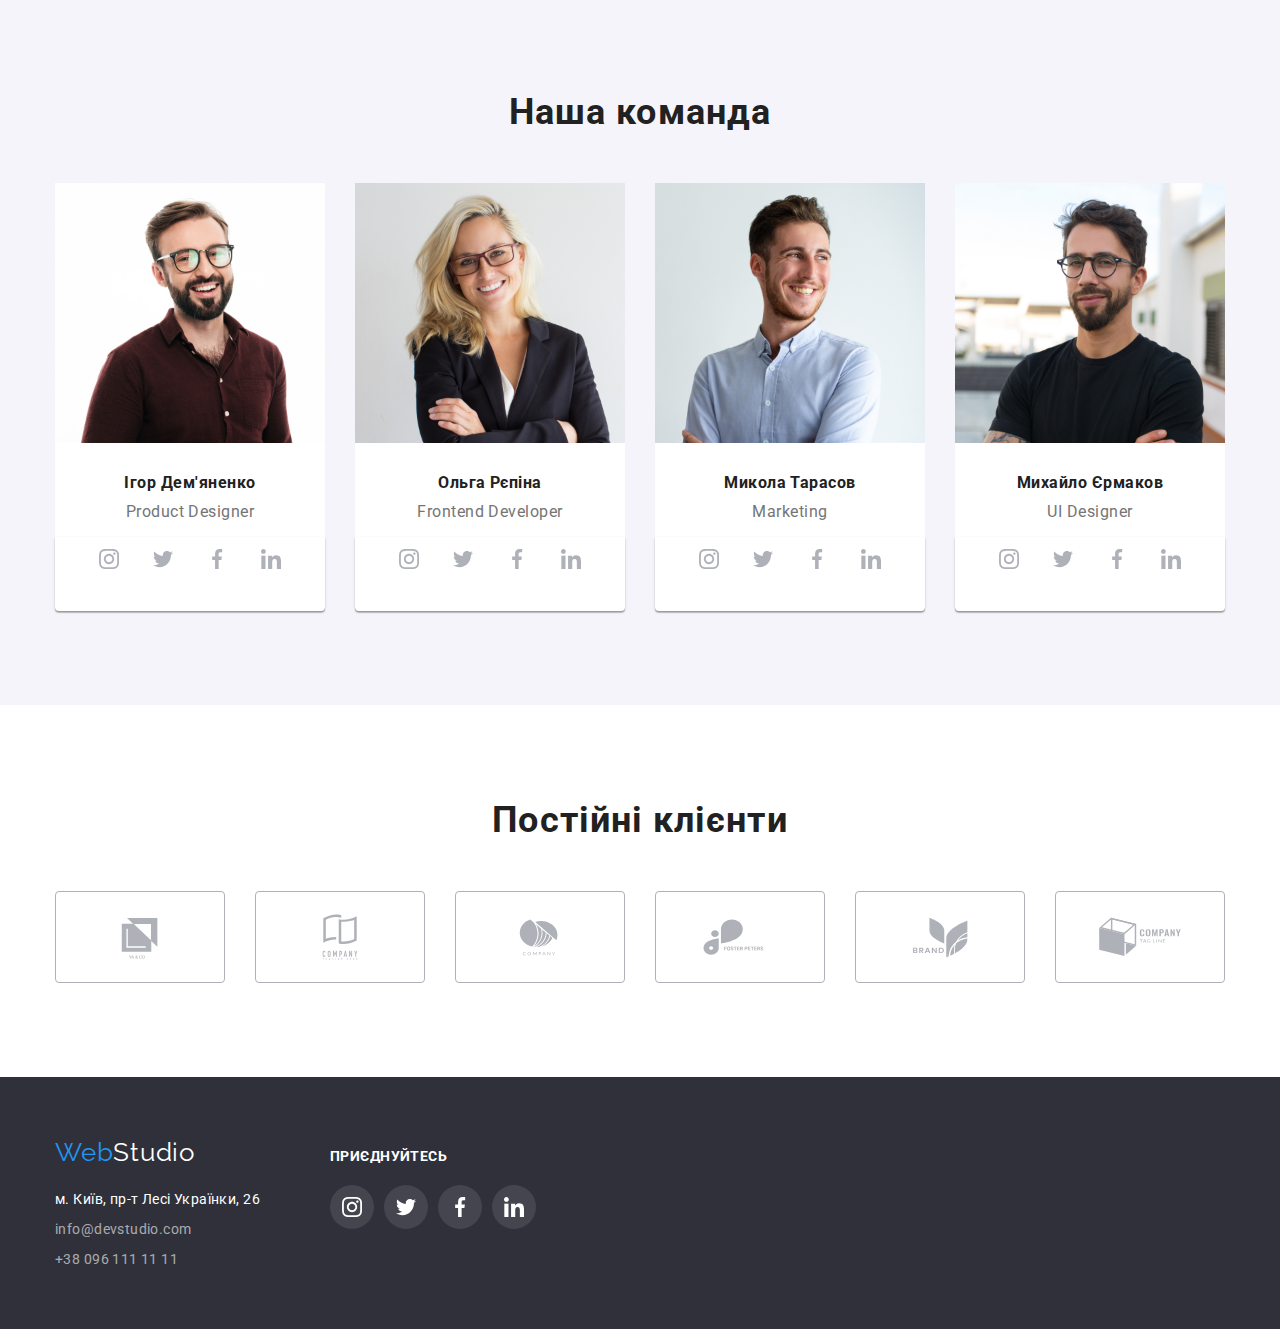
==== commit 8ecbb51d: "add modal window" ====
--- a/index.html
+++ b/index.html
@@ -443,6 +443,8 @@
         </div>
       </div>
     </footer>
-    <div class="backdrop"></div>
+    <div class="backdrop">
+      <div class="modal"></div>
+    </div>
   </body>
 </html>
--- a/css/styles.css
+++ b/css/styles.css
@@ -721,3 +721,14 @@
   height: 100vh;
   background-color: rgba(0, 0, 0, 0.2);
 }
+
+.modal {
+  width: 528px;
+  height: 581px;
+  left: 536px;
+  top: 221px;
+
+  background: #FFFFFF;
+  box-shadow: 0px 1px 3px rgba(0, 0, 0, 0.12), 0px 1px 1px rgba(0, 0, 0, 0.14), 0px 2px 1px rgba(0, 0, 0, 0.2);
+  border-radius: 4px;
+}
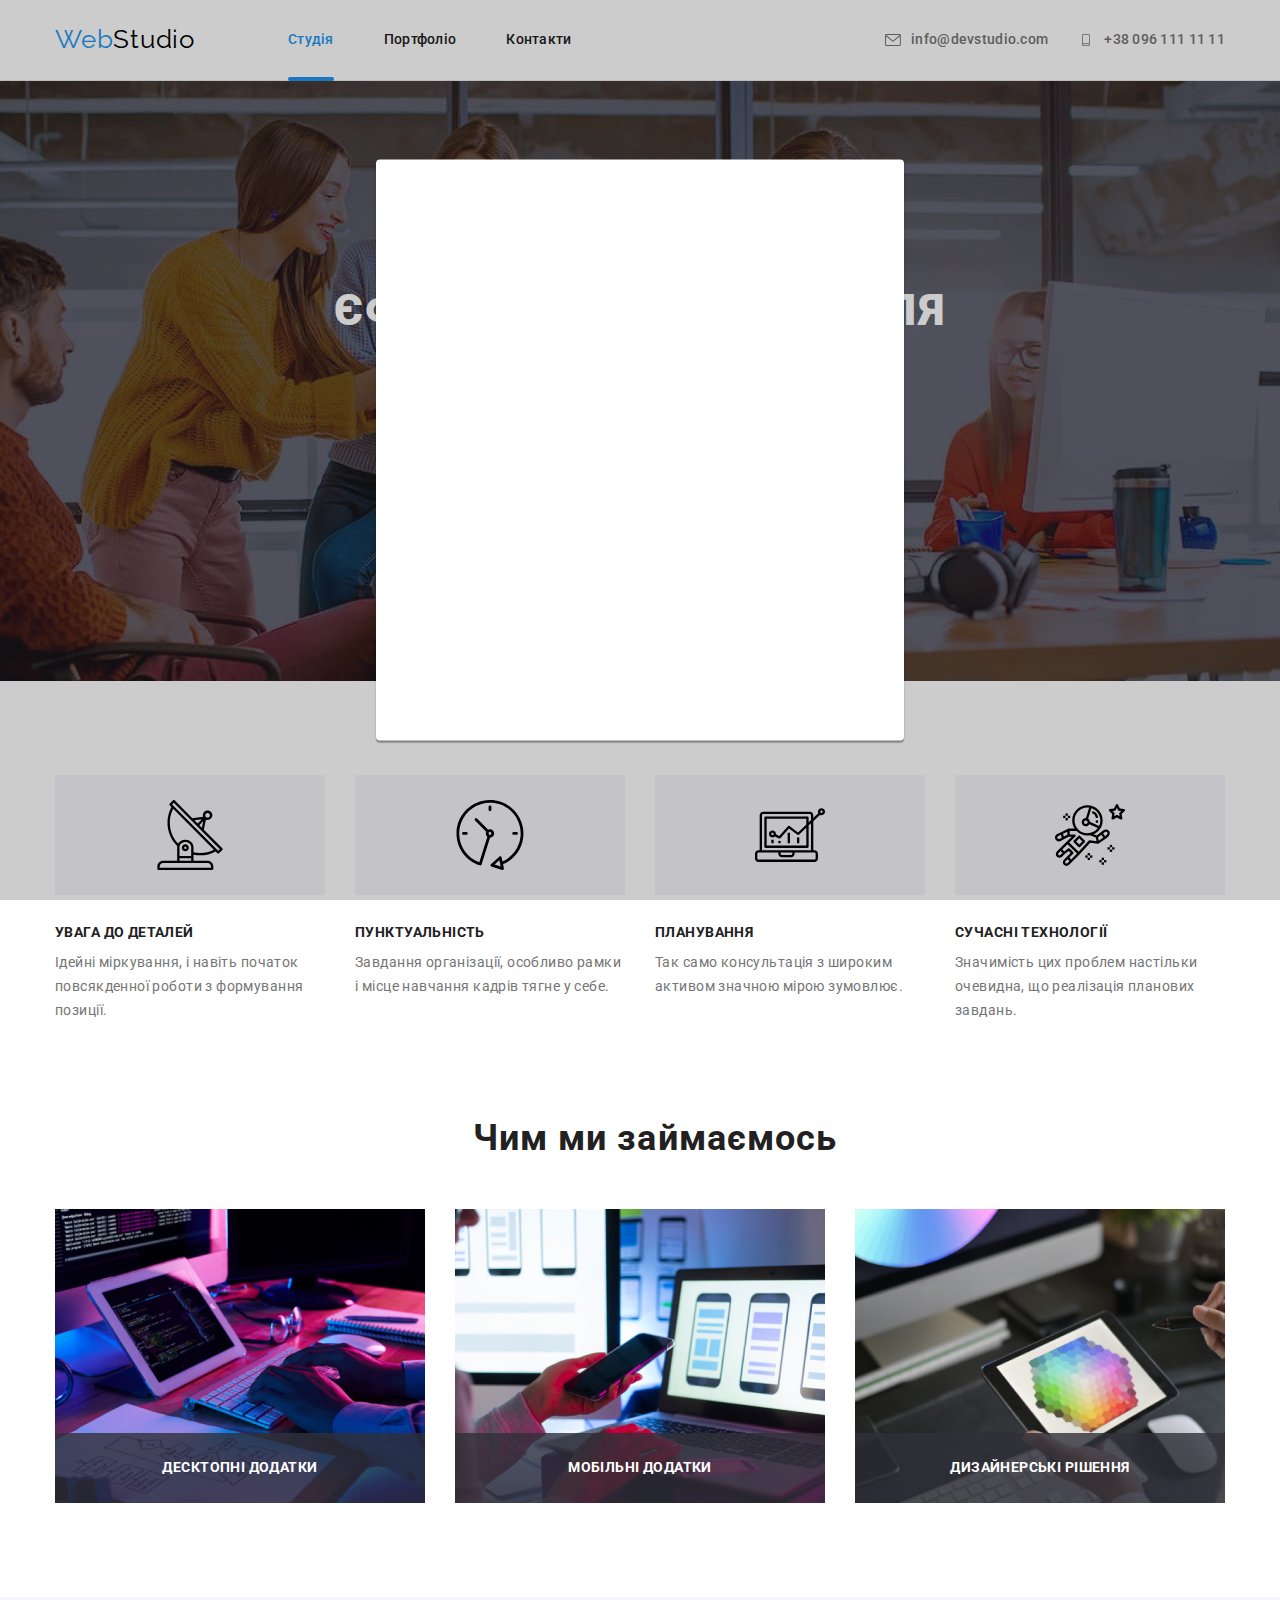
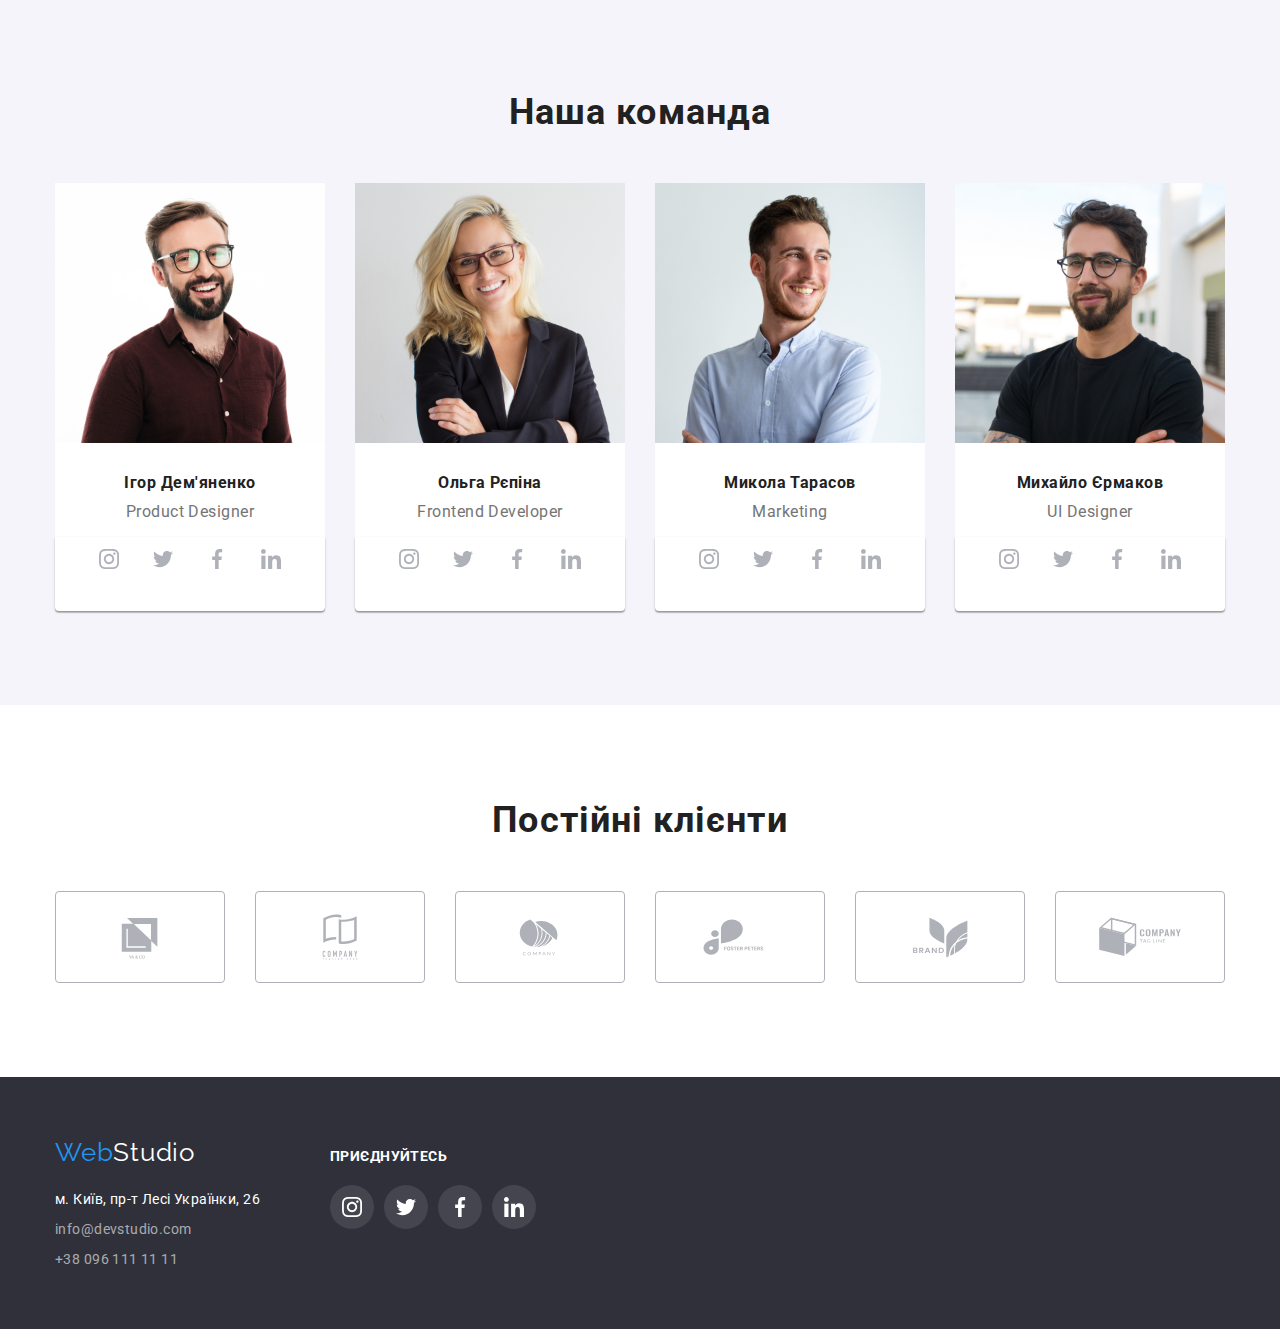
==== commit 33254d45: "add js index" ====
--- a/index.html
+++ b/index.html
@@ -61,7 +61,9 @@
       <section class="hero">
         <div class="container">
           <h1 class="hero-text">Єфективні рішення для вашого бізнесу</h1>
-          <button class="hero-btn" type="button" name="Замовити послуги">Замовити послуги</button>
+          <button class="hero-btn" data-modal-open type="button" name="Замовити послуги">
+            Замовити послуги
+          </button>
         </div>
       </section>
 
@@ -446,5 +448,6 @@
     <div class="backdrop">
       <div class="modal"></div>
     </div>
+    <script src="./index.js"></script>
   </body>
 </html>
--- a/css/styles.css
+++ b/css/styles.css
@@ -723,10 +723,12 @@
 }
 
 .modal {
+  position: absolute;
   width: 528px;
   height: 581px;
-  left: 536px;
-  top: 221px;
+  left: 50%;
+  top: 50%;
+  transform: translate(-50%, -50%);
 
   background: #FFFFFF;
   box-shadow: 0px 1px 3px rgba(0, 0, 0, 0.12), 0px 1px 1px rgba(0, 0, 0, 0.14), 0px 2px 1px rgba(0, 0, 0, 0.2);
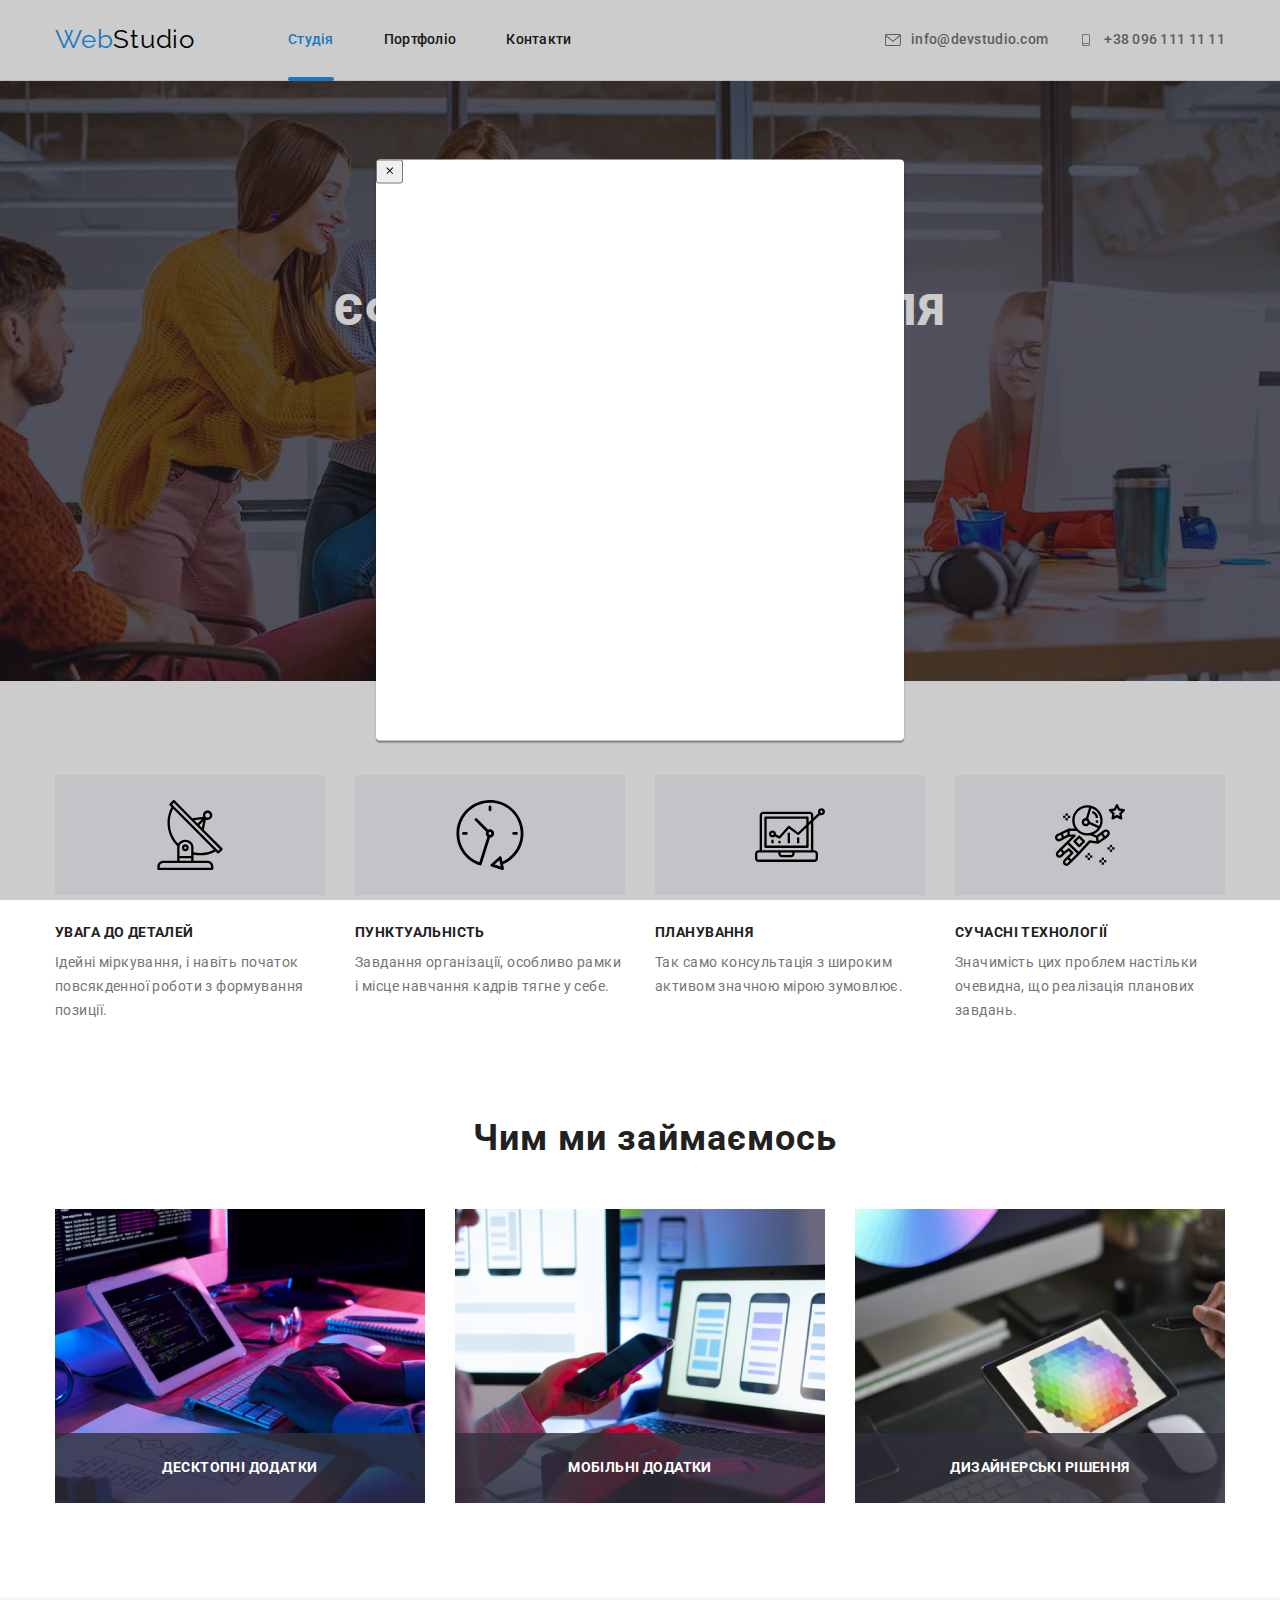
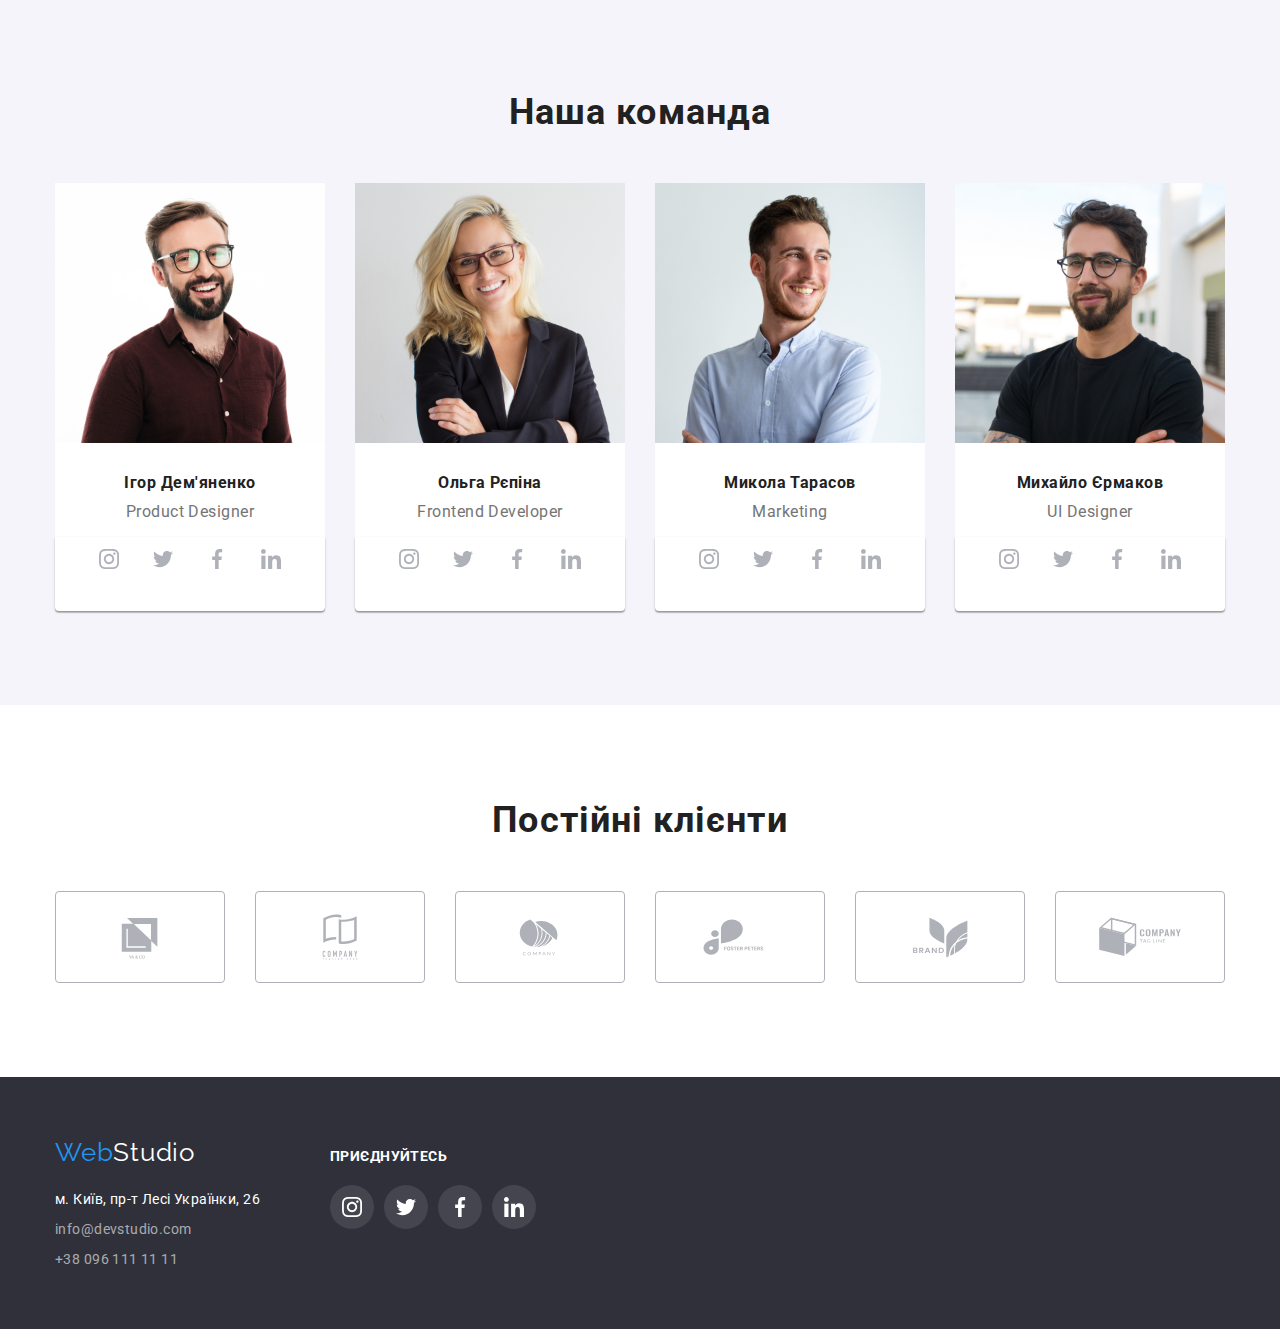
==== commit c8640489: "making backdrope buttone" ====
--- a/index.html
+++ b/index.html
@@ -445,8 +445,14 @@
         </div>
       </div>
     </footer>
-    <div class="backdrop">
-      <div class="modal"></div>
+    <div class="backdrop is-hidden" data-moda>
+      <div class="modal">
+        <button class="button-close" data-modal-close>
+          <svg class="button-close-icone" width="11" height="11">
+            <use href="./img/sprite.svg#icon-close"></use>
+          </svg>
+        </button>
+      </div>
     </div>
     <script src="./index.js"></script>
   </body>
--- a/css/styles.css
+++ b/css/styles.css
@@ -730,6 +730,7 @@
   top: 50%;
   transform: translate(-50%, -50%);
 
+
   background: #FFFFFF;
   box-shadow: 0px 1px 3px rgba(0, 0, 0, 0.12), 0px 1px 1px rgba(0, 0, 0, 0.14), 0px 2px 1px rgba(0, 0, 0, 0.2);
   border-radius: 4px;
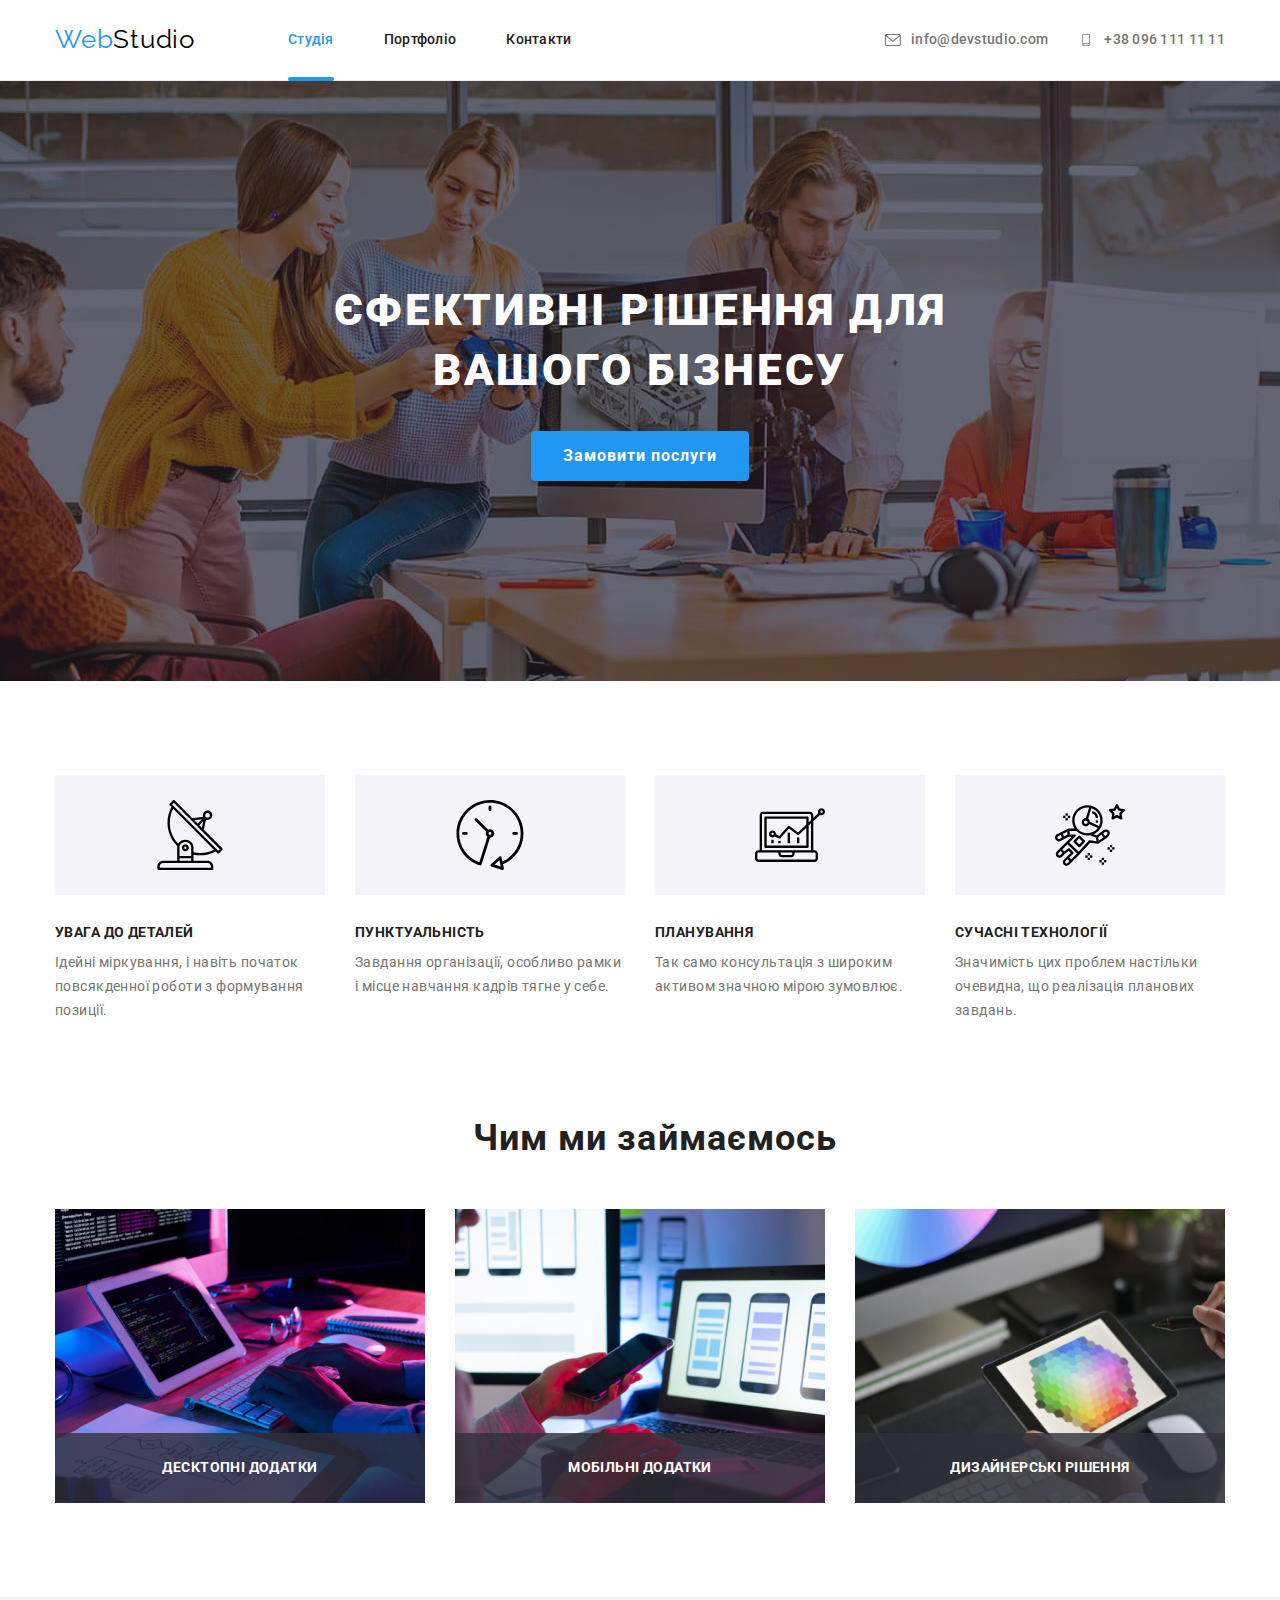
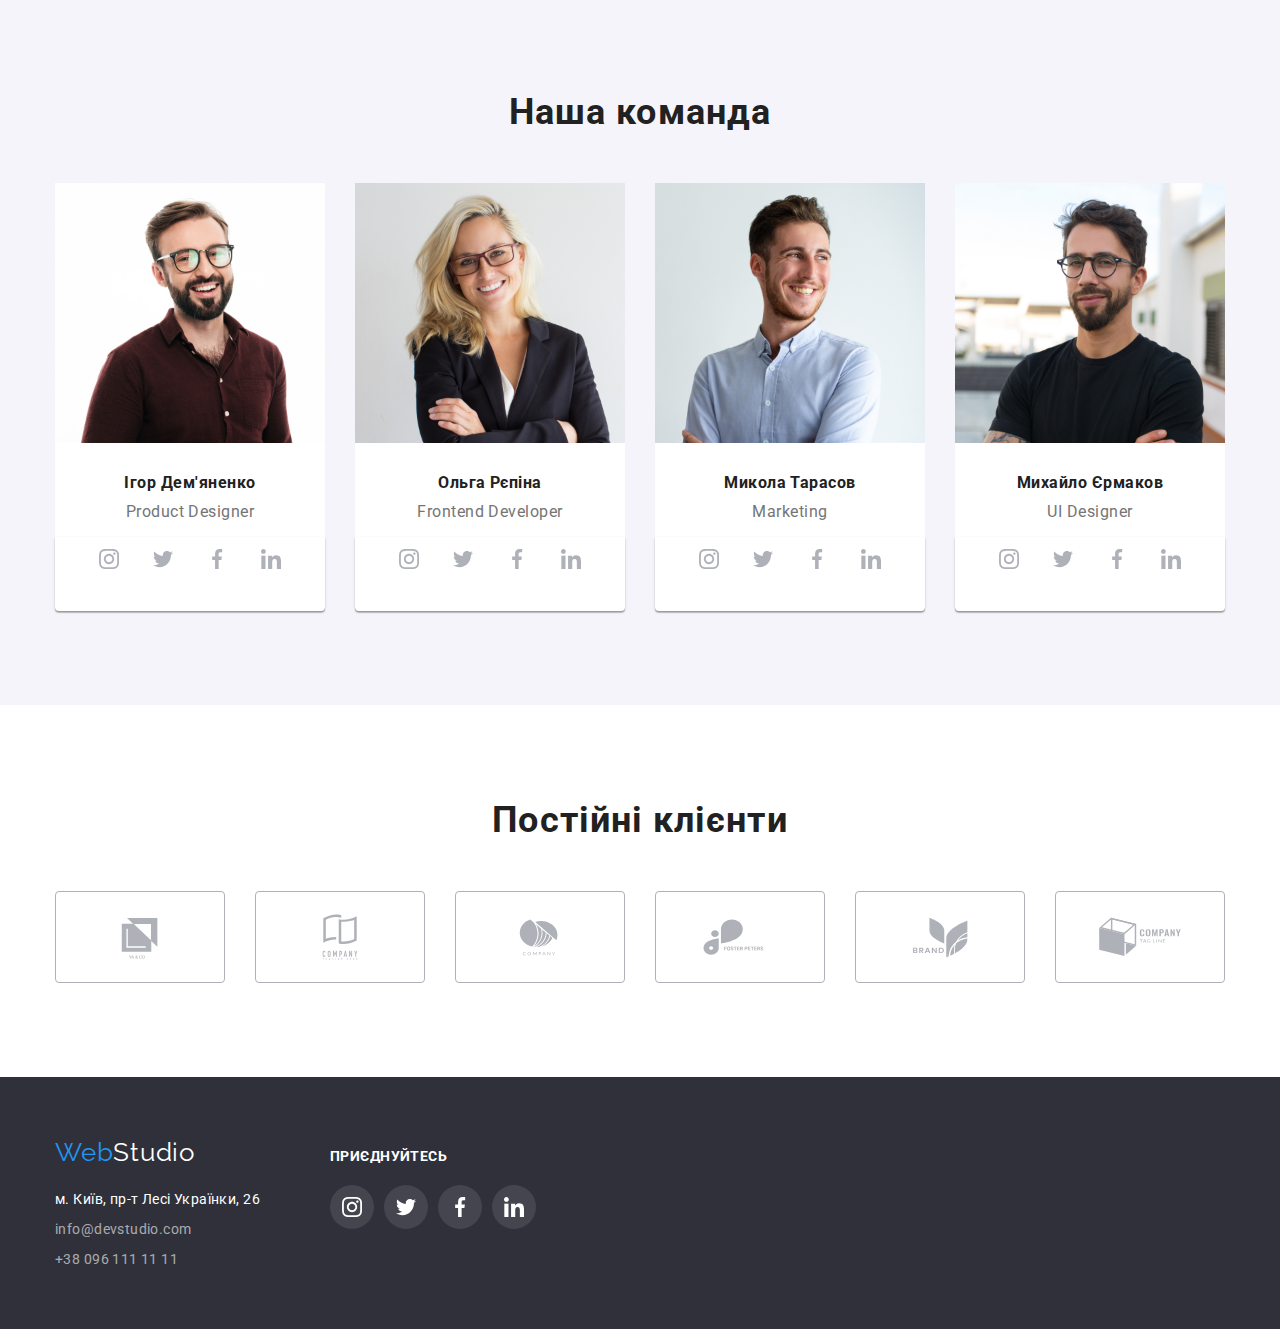
==== commit 55791fec: "work on modal window" ====
--- a/index.html
+++ b/index.html
@@ -445,10 +445,10 @@
         </div>
       </div>
     </footer>
-    <div class="backdrop is-hidden" data-moda>
+    <div class="backdrop is-hidden" data-modal>
       <div class="modal">
         <button class="button-close" data-modal-close>
-          <svg class="button-close-icone" width="11" height="11">
+          <svg class="button-close-icone" width="18" height="18">
             <use href="./img/sprite.svg#icon-close"></use>
           </svg>
         </button>
--- a/css/styles.css
+++ b/css/styles.css
@@ -722,6 +722,12 @@
   background-color: rgba(0, 0, 0, 0.2);
 }
 
+.backdrop.is-hidden {
+  opacity: 0;
+  visibility: hidden;
+  pointer-events: none;
+}
+
 .modal {
   position: absolute;
   width: 528px;
@@ -730,8 +736,6 @@
   top: 50%;
   transform: translate(-50%, -50%);
 
-
   background: #FFFFFF;
   box-shadow: 0px 1px 3px rgba(0, 0, 0, 0.12), 0px 1px 1px rgba(0, 0, 0, 0.14), 0px 2px 1px rgba(0, 0, 0, 0.2);
-  border-radius: 4px;
-}
+}
